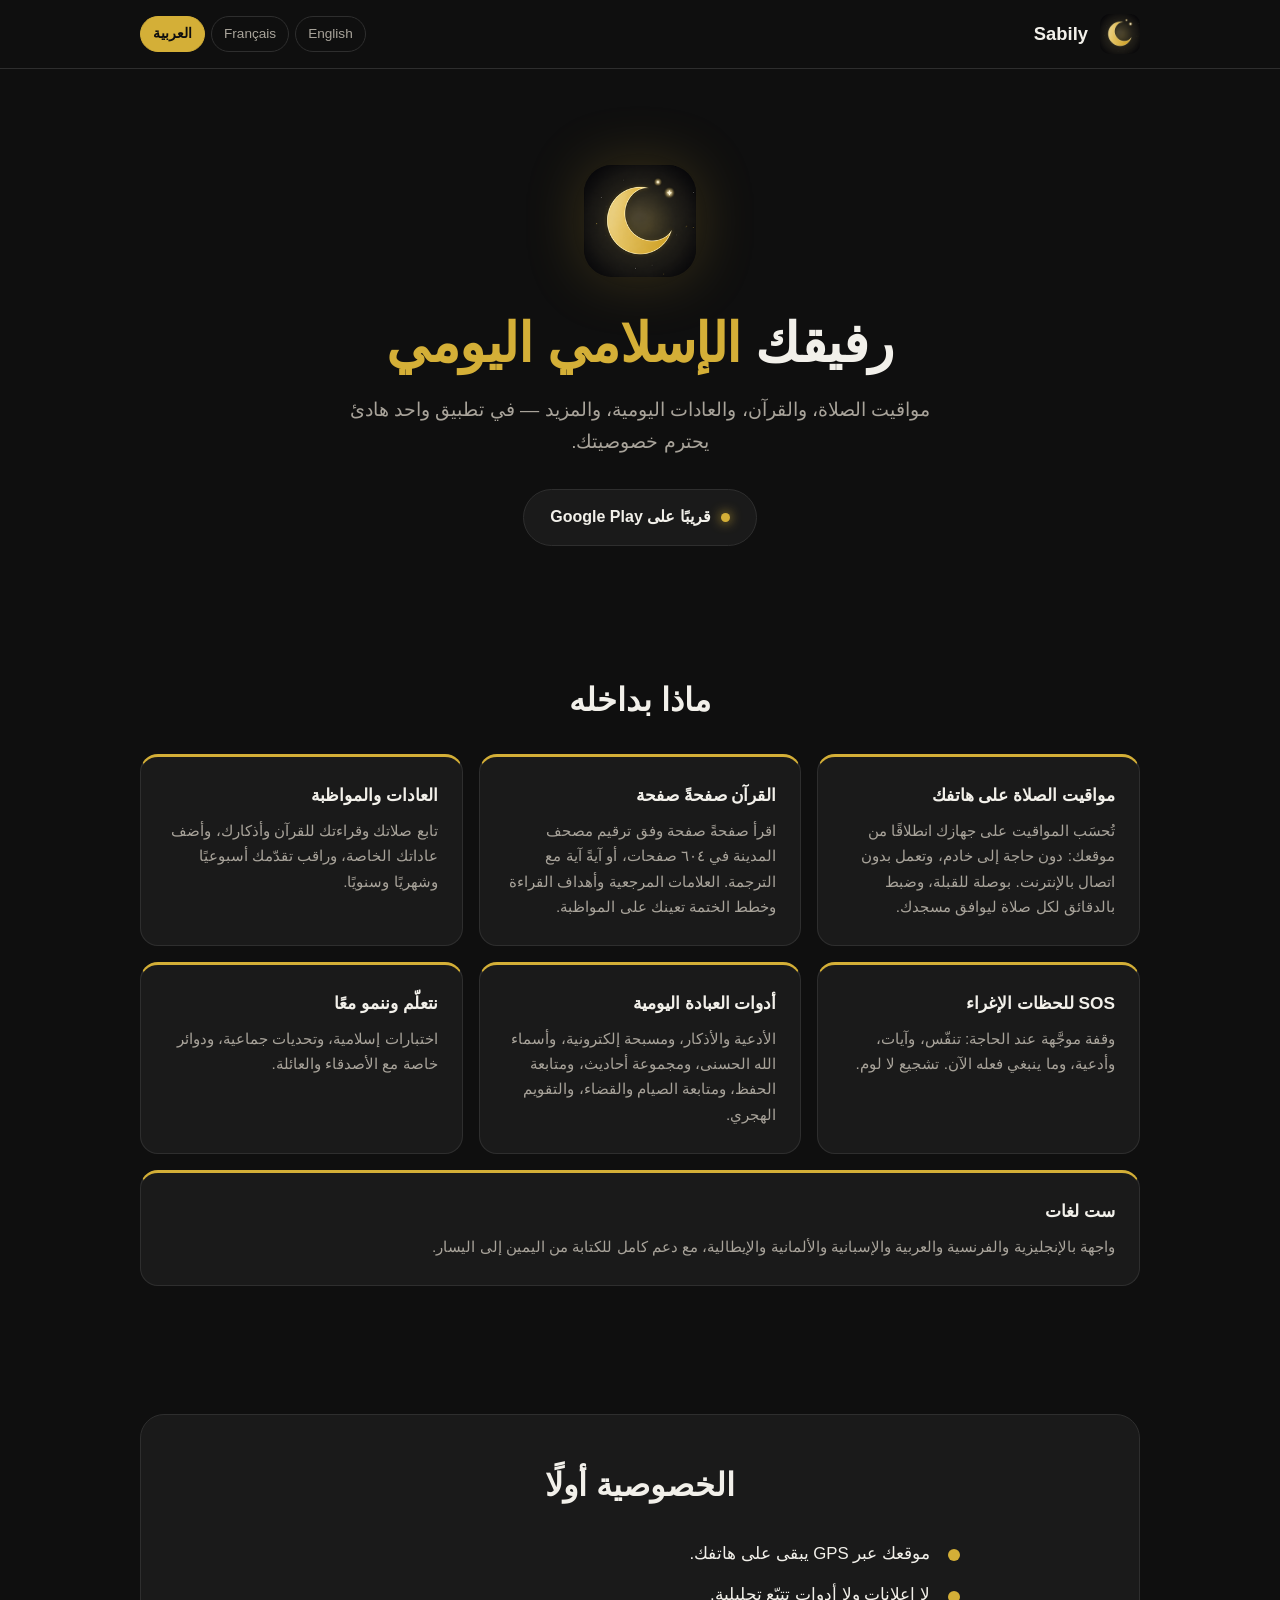
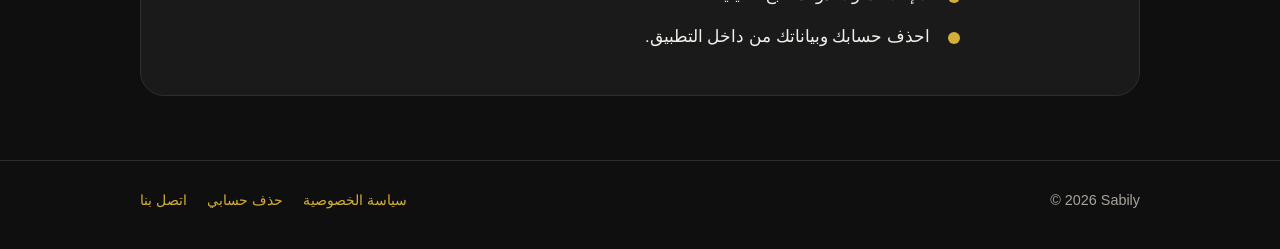
==== ar/index.html @ 0d6e5bde "Nouveau site : accueil et confidentialite en anglais, francais et arabe La politique de confidential" ====
<!doctype html>
<html lang="ar" dir="rtl">
<head>
<meta charset="utf-8">
<meta name="viewport" content="width=device-width, initial-scale=1">
<title>سَبيلي — طريقي إلى الله</title>
<meta name="description" content="سَبيلي: مواقيت صلاة تُحسَب على هاتفك، والقرآن، والعادات اليومية، وخدمة SOS لحظات الإغراء، والمزيد. بلا إعلانات، ويحترم خصوصيتك.">
<meta name="theme-color" content="#0F0F0F">
<link rel="canonical" href="https://Ayoubdev08.github.io/sabily-web/ar/">
<link rel="alternate" hreflang="en" href="https://Ayoubdev08.github.io/sabily-web/">
<link rel="alternate" hreflang="fr" href="https://Ayoubdev08.github.io/sabily-web/fr/">
<link rel="alternate" hreflang="ar" href="https://Ayoubdev08.github.io/sabily-web/ar/">
<link rel="alternate" hreflang="x-default" href="https://Ayoubdev08.github.io/sabily-web/">
<link rel="icon" type="image/png" href="../assets/favicon-64.png">
<link rel="apple-touch-icon" href="../assets/logo-192.png">
<meta property="og:type" content="website">
<meta property="og:title" content="سَبيلي — طريقي إلى الله">
<meta property="og:description" content="سَبيلي: مواقيت صلاة تُحسَب على هاتفك، والقرآن، والعادات اليومية، وخدمة SOS لحظات الإغراء، والمزيد. بلا إعلانات، ويحترم خصوصيتك.">
<meta property="og:image" content="https://Ayoubdev08.github.io/sabily-web/assets/logo-512.png">
<meta property="og:url" content="https://Ayoubdev08.github.io/sabily-web/ar/">
<link rel="stylesheet" href="../assets/style.css">
</head>
<body>
<a class="skip" href="#main">انتقل إلى المحتوى</a>
<header class="site-header">
  <div class="wrap">
    <a class="brand" href="./">
      <img src="../assets/logo-192.png" alt="" width="40" height="40">
      <span>Sabily</span>
    </a>
    <nav class="lang" aria-label="Language">
<a href="../" hreflang="en" lang="en">English</a>
<a href="../fr/" hreflang="fr" lang="fr">Français</a>
<span aria-current="true">العربية</span>
    </nav>
  </div>
</header>
<main id="main">
<section class="hero">
  <div class="wrap">
    <img class="logo" src="../assets/logo-192.png" alt="Sabily" width="112" height="112">
    <h1>رفيقك <em>الإسلامي اليومي</em></h1>
    <p class="lead">مواقيت الصلاة، والقرآن، والعادات اليومية، والمزيد — في تطبيق واحد هادئ يحترم خصوصيتك.</p>
    <span class="pill" aria-disabled="true">قريبًا على Google Play</span>
  </div>
</section>
<section>
  <div class="wrap">
    <h2>ماذا بداخله</h2>
    <div class="grid">
      <article class="card">
        <h3>مواقيت الصلاة على هاتفك</h3>
        <p>تُحسَب المواقيت على جهازك انطلاقًا من موقعك: دون حاجة إلى خادم، وتعمل بدون اتصال بالإنترنت. بوصلة للقبلة، وضبط بالدقائق لكل صلاة ليوافق مسجدك.</p>
      </article>
      <article class="card">
        <h3>القرآن صفحةً صفحة</h3>
        <p>اقرأ صفحةً صفحة وفق ترقيم مصحف المدينة في ٦٠٤ صفحات، أو آيةً آية مع الترجمة. العلامات المرجعية وأهداف القراءة وخطط الختمة تعينك على المواظبة.</p>
      </article>
      <article class="card">
        <h3>العادات والمواظبة</h3>
        <p>تابع صلاتك وقراءتك للقرآن وأذكارك، وأضف عاداتك الخاصة، وراقب تقدّمك أسبوعيًا وشهريًا وسنويًا.</p>
      </article>
      <article class="card">
        <h3>SOS للحظات الإغراء</h3>
        <p>وقفة موجَّهة عند الحاجة: تنفّس، وآيات، وأدعية، وما ينبغي فعله الآن. تشجيع لا لوم.</p>
      </article>
      <article class="card">
        <h3>أدوات العبادة اليومية</h3>
        <p>الأدعية والأذكار، ومسبحة إلكترونية، وأسماء الله الحسنى، ومجموعة أحاديث، ومتابعة الحفظ، ومتابعة الصيام والقضاء، والتقويم الهجري.</p>
      </article>
      <article class="card">
        <h3>نتعلّم وننمو معًا</h3>
        <p>اختبارات إسلامية، وتحديات جماعية، ودوائر خاصة مع الأصدقاء والعائلة.</p>
      </article>
      <article class="card">
        <h3>ست لغات</h3>
        <p>واجهة بالإنجليزية والفرنسية والعربية والإسبانية والألمانية والإيطالية، مع دعم كامل للكتابة من اليمين إلى اليسار.</p>
      </article>
    </div>
  </div>
</section>
<section>
  <div class="wrap">
    <div class="private">
      <h2>الخصوصية أولًا</h2>
      <ul>
        <li>موقعك عبر GPS يبقى على هاتفك.</li>
        <li>لا إعلانات ولا أدوات تتبّع تحليلية.</li>
        <li>احذف حسابك وبياناتك من داخل التطبيق.</li>
      </ul>
    </div>
  </div>
</section>
</main>
<footer class="site-footer">
  <div class="wrap">
    <!-- dir="ltr" : sans lui, en arabe, « © 2026 Sabily » s'affiche à l'envers
         (« Sabily 2026 © »), l'algorithme bidirectionnel recollant les morceaux. -->
    <span dir="ltr">© 2026 Sabily</span>
    <nav>
      <a href="privacy.html">سياسة الخصوصية</a>
      <a href="../delete-account.html">حذف حسابي</a>
      <a href="mailto:taqwaappoff@gmail.com">اتصل بنا</a>
    </nav>
  </div>
</footer>
</body>
</html>
---- assets/style.css ----
/*
  Sabily — site vitrine.
  Meme charte que l'app : noir #0F0F0F, or #D4AF37.

  Aucune ressource externe : pas de Google Fonts, pas de CDN. Une police Google
  chargee depuis un serveur tiers transmet l'adresse IP du visiteur a Google —
  incoherent pour un site qui promet le respect de la vie privee (et deja juge
  illegal par certains tribunaux allemands). Polices systeme uniquement.

  Les marges utilisent des proprietes logiques (inline-start/end) : la meme
  feuille sert le francais, l'anglais et l'arabe (droite-vers-gauche).
*/

:root {
  --bg: #0f0f0f;
  --surface: #1a1a1a;
  --surface-2: #232323;
  --line: #2e2e2e;
  --gold: #d4af37;
  --gold-soft: #e8c960;
  --text: #f2f0ea;
  --muted: #a8a39a;
  --radius: 18px;
  --maxw: 1040px;
  color-scheme: dark;
}

* { box-sizing: border-box; margin: 0; padding: 0; }

html { scroll-behavior: smooth; -webkit-text-size-adjust: 100%; }

body {
  background: var(--bg);
  color: var(--text);
  font-family: -apple-system, BlinkMacSystemFont, "Segoe UI", Roboto,
    "Helvetica Neue", Arial, "Noto Sans", Tahoma, sans-serif;
  line-height: 1.65;
  min-height: 100vh;
  display: flex;
  flex-direction: column;
}

a { color: var(--gold); text-decoration: none; }
a:hover { text-decoration: underline; text-underline-offset: 3px; }
a:focus-visible, button:focus-visible {
  outline: 2px solid var(--gold-soft);
  outline-offset: 3px;
  border-radius: 6px;
}

.skip {
  position: absolute;
  inset-inline-start: 12px;
  top: -60px;
  background: var(--gold);
  color: #0f0f0f;
  padding: 8px 14px;
  border-radius: 8px;
  font-weight: 700;
  z-index: 10;
}
.skip:focus { top: 12px; }

.wrap { width: 100%; max-width: var(--maxw); margin-inline: auto; padding-inline: 20px; }

/* ── En-tete ──────────────────────────────────────────────────────── */
.site-header { border-bottom: 1px solid var(--line); }
.site-header .wrap {
  display: flex; align-items: center; justify-content: space-between;
  gap: 16px; padding-block: 14px; flex-wrap: wrap;
}
.brand { display: flex; align-items: center; gap: 12px; color: var(--text); font-weight: 700; font-size: 1.15rem; }
.brand:hover { text-decoration: none; }
.brand img { width: 40px; height: 40px; border-radius: 10px; }

.lang { display: flex; gap: 6px; flex-wrap: wrap; }
.lang a, .lang span {
  padding: 6px 12px; border-radius: 999px; font-size: .85rem;
  border: 1px solid var(--line); color: var(--muted);
}
.lang a:hover { border-color: var(--gold); color: var(--gold); text-decoration: none; }
.lang span[aria-current="true"] { background: var(--gold); border-color: var(--gold); color: #0f0f0f; font-weight: 700; }

/* ── Hero ─────────────────────────────────────────────────────────── */
.hero { text-align: center; padding: clamp(48px, 9vw, 96px) 0 clamp(36px, 6vw, 64px); }
.hero img.logo {
  width: 112px; height: 112px; border-radius: 28px;
  box-shadow: 0 0 60px rgba(212, 175, 55, .22);
}
.hero h1 {
  margin-top: 28px;
  font-size: clamp(2rem, 5.5vw, 3.4rem);
  line-height: 1.15; letter-spacing: -.01em;
}
.hero h1 em { font-style: normal; color: var(--gold); }
.hero p.lead {
  margin: 18px auto 0; max-width: 620px;
  color: var(--muted); font-size: clamp(1.02rem, 2.2vw, 1.2rem);
}
.pill {
  display: inline-flex; align-items: center; gap: 10px;
  margin-top: 32px; padding: 14px 26px; border-radius: 999px;
  background: var(--surface); border: 1px solid var(--line);
  color: var(--text); font-weight: 600; cursor: default;
}
.pill::before {
  content: ""; width: 9px; height: 9px; border-radius: 50%;
  background: var(--gold); box-shadow: 0 0 12px var(--gold);
}

/* ── Sections ─────────────────────────────────────────────────────── */
section { padding: clamp(32px, 6vw, 64px) 0; }
h2 { font-size: clamp(1.4rem, 3.4vw, 2rem); margin-bottom: 28px; text-align: center; }

.grid { display: grid; grid-template-columns: repeat(auto-fit, minmax(270px, 1fr)); gap: 16px; }
.card {
  background: var(--surface); border: 1px solid var(--line);
  border-radius: var(--radius); padding: 24px 24px 26px;
  border-block-start: 3px solid var(--gold);
}
/* Sept cartes sur trois colonnes laissent la derniere seule dans sa rangee :
   elle prend alors toute la largeur plutot que de rester orpheline. */
.grid .card:last-child:nth-child(3n + 1) { grid-column: 1 / -1; }
.card h3 { font-size: 1.08rem; margin-bottom: 8px; }
.card p { color: var(--muted); font-size: .96rem; }

.private {
  background: var(--surface); border: 1px solid var(--line);
  border-radius: calc(var(--radius) + 6px); padding: clamp(24px, 5vw, 44px);
}
.private ul { list-style: none; display: grid; gap: 14px; max-width: 640px; margin-inline: auto; }
.private li { padding-inline-start: 30px; position: relative; font-size: 1.05rem; }
.private li::before {
  content: ""; position: absolute; inset-inline-start: 0; top: .55em;
  width: 12px; height: 12px; border-radius: 50%; background: var(--gold);
}

/* ── Pages de texte (politique de confidentialite) ───────────────── */
.doc { max-width: 760px; margin-inline: auto; padding-block: 40px 56px; }
.doc .back { display: inline-block; margin-bottom: 20px; font-size: .92rem; }
.doc h1 { font-size: clamp(1.7rem, 4vw, 2.3rem); line-height: 1.2; }
.doc .badge {
  display: inline-block; margin-top: 12px; padding: 4px 12px; border-radius: 999px;
  background: var(--surface-2); color: var(--gold-soft); font-size: .82rem;
}
.doc .intro { margin-top: 22px; color: var(--muted); }
.doc h2 { text-align: start; font-size: 1.25rem; margin: 34px 0 10px; color: var(--gold-soft); }
.doc p { margin-top: 10px; }
.doc ul { margin-top: 10px; padding-inline-start: 22px; display: grid; gap: 8px; }

/* ── Pied de page ─────────────────────────────────────────────────── */
.site-footer { margin-top: auto; border-top: 1px solid var(--line); padding: 28px 0 36px; color: var(--muted); font-size: .9rem; }
.site-footer .wrap { display: flex; justify-content: space-between; gap: 16px; flex-wrap: wrap; }
.site-footer nav { display: flex; gap: 20px; flex-wrap: wrap; }

@media (prefers-reduced-motion: reduce) { html { scroll-behavior: auto; } }
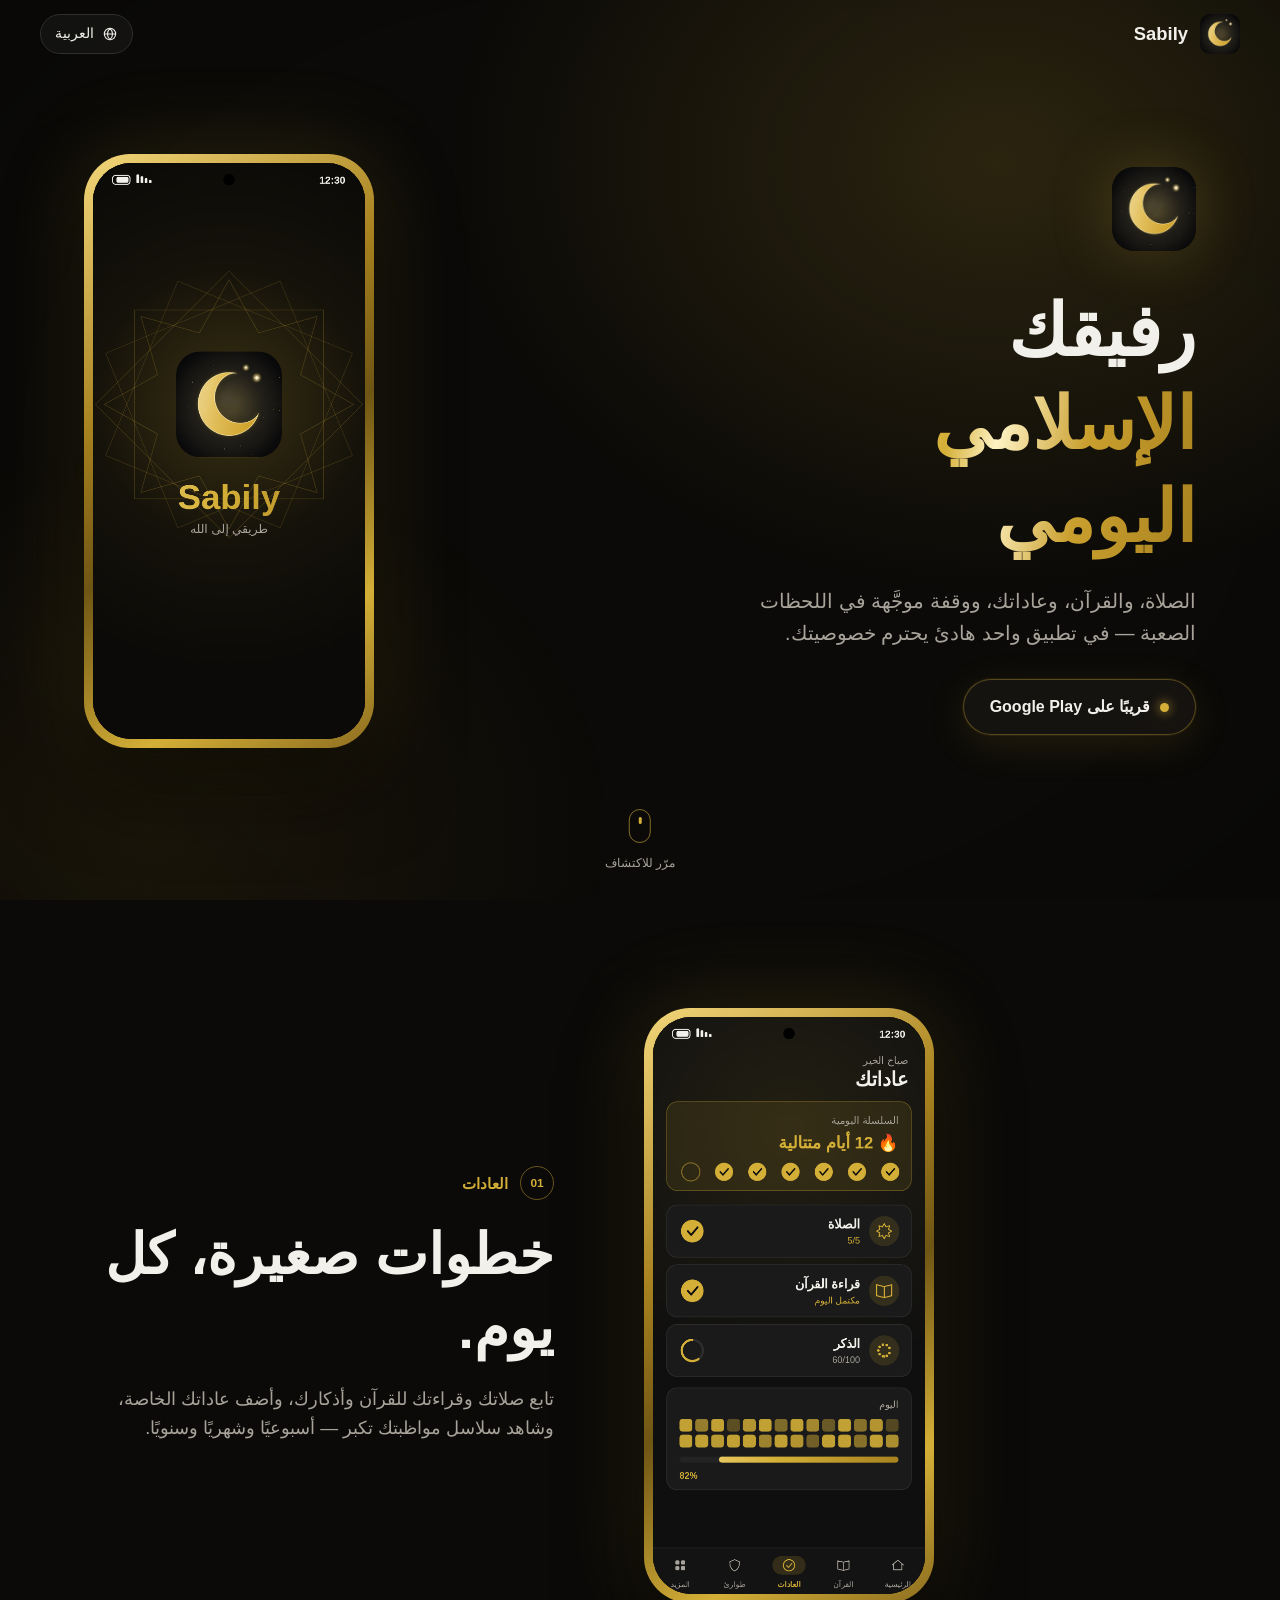
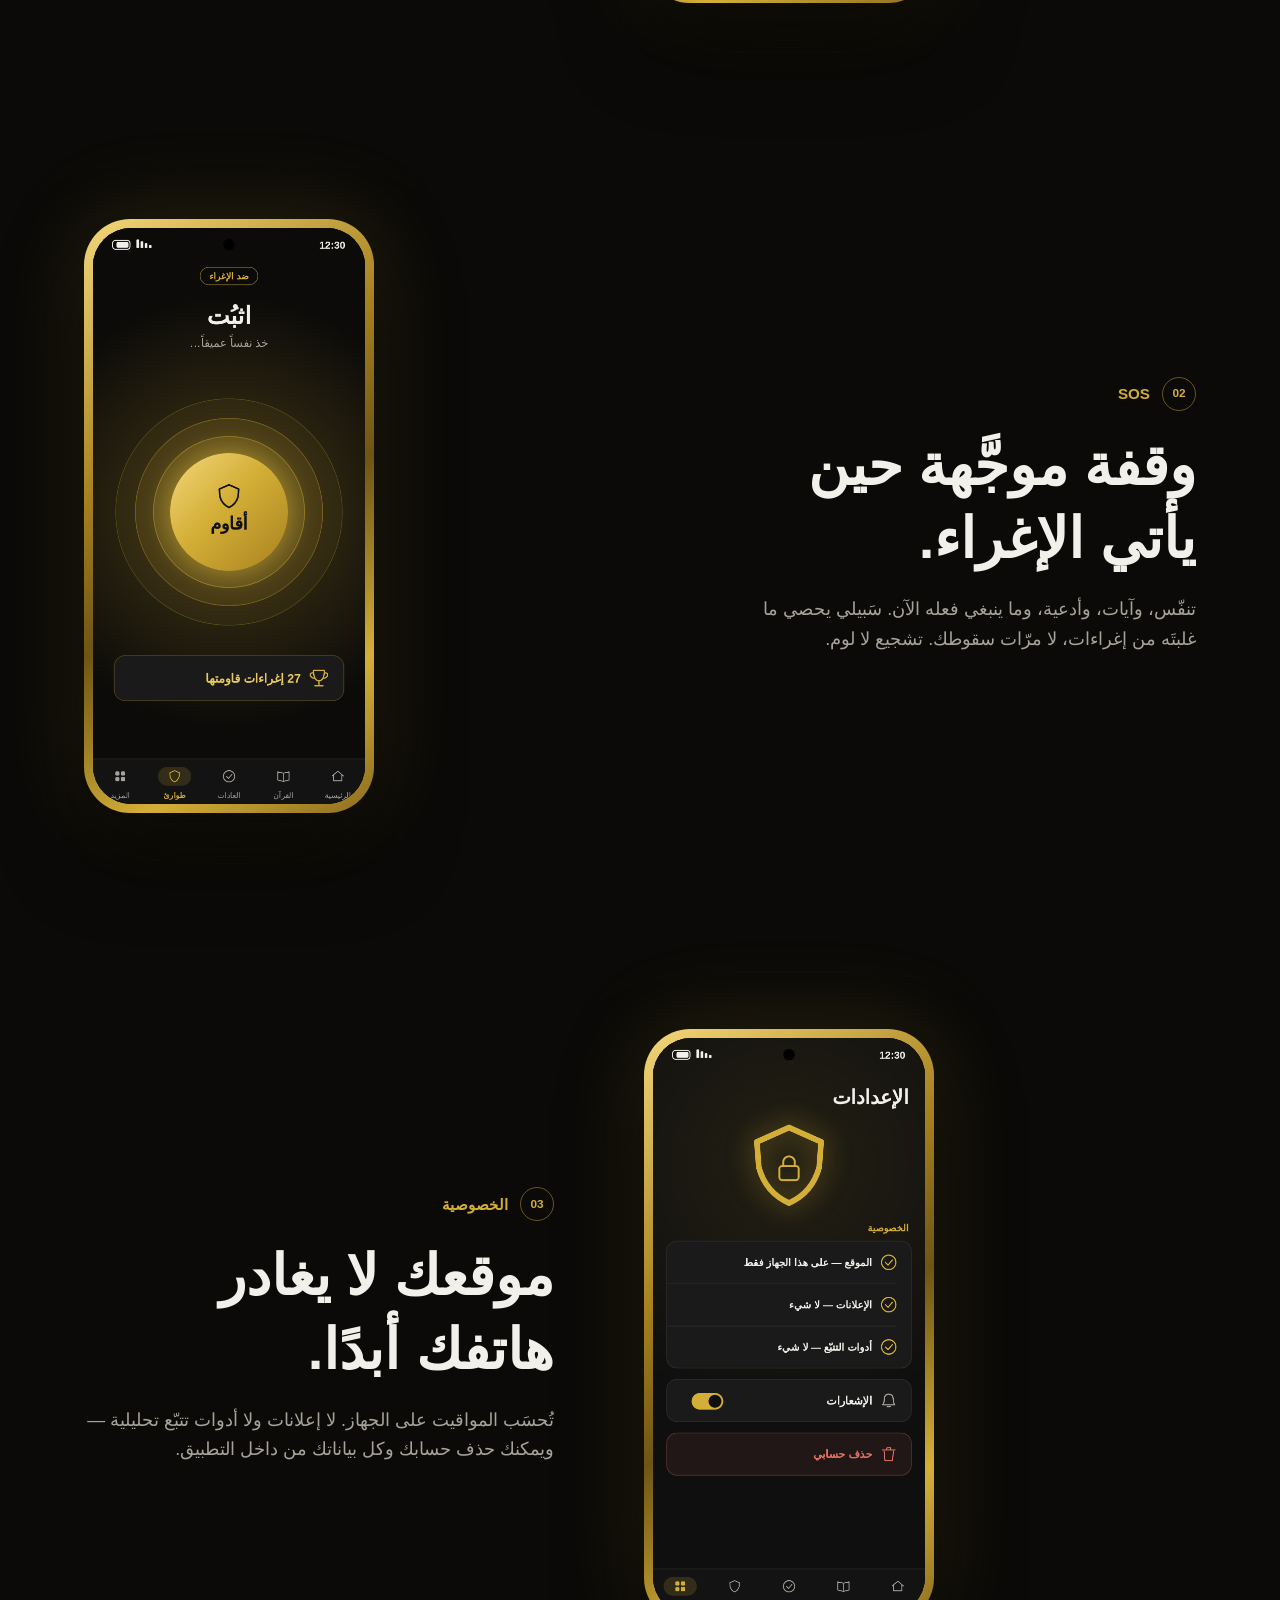
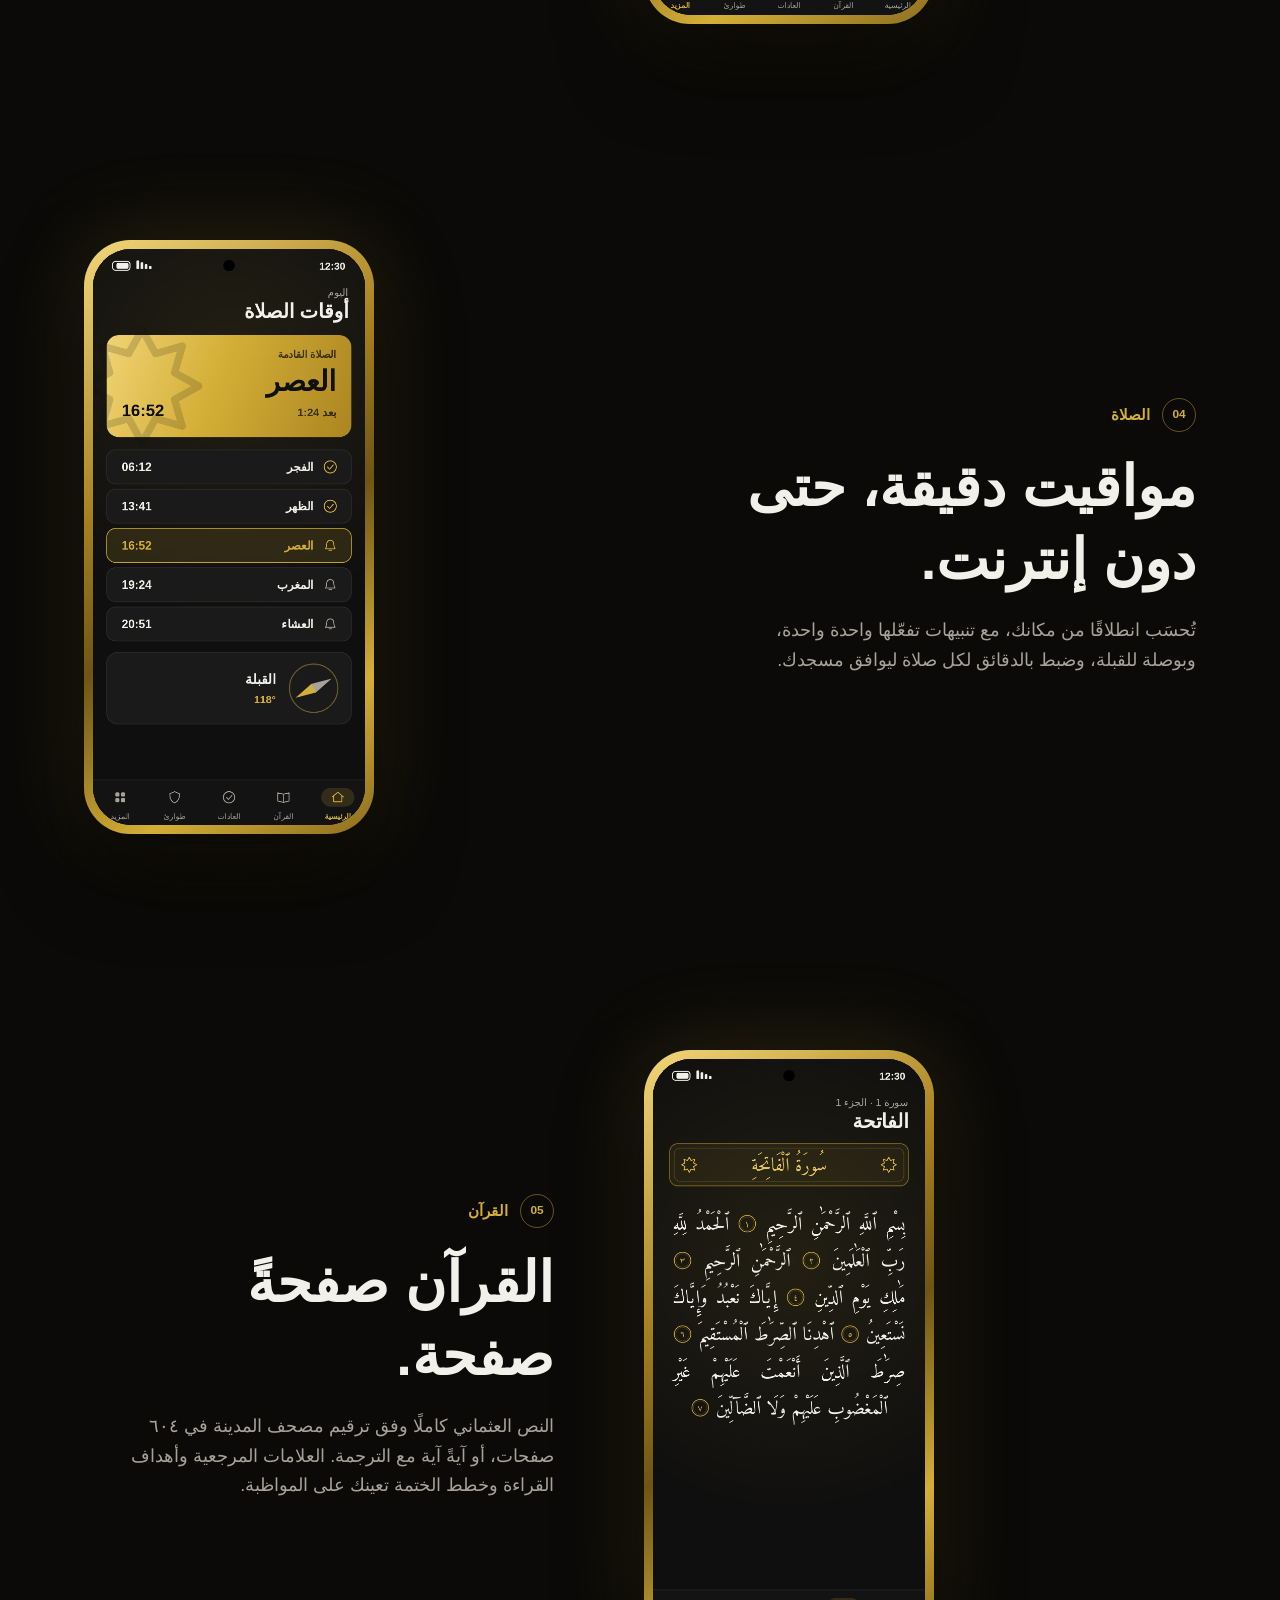
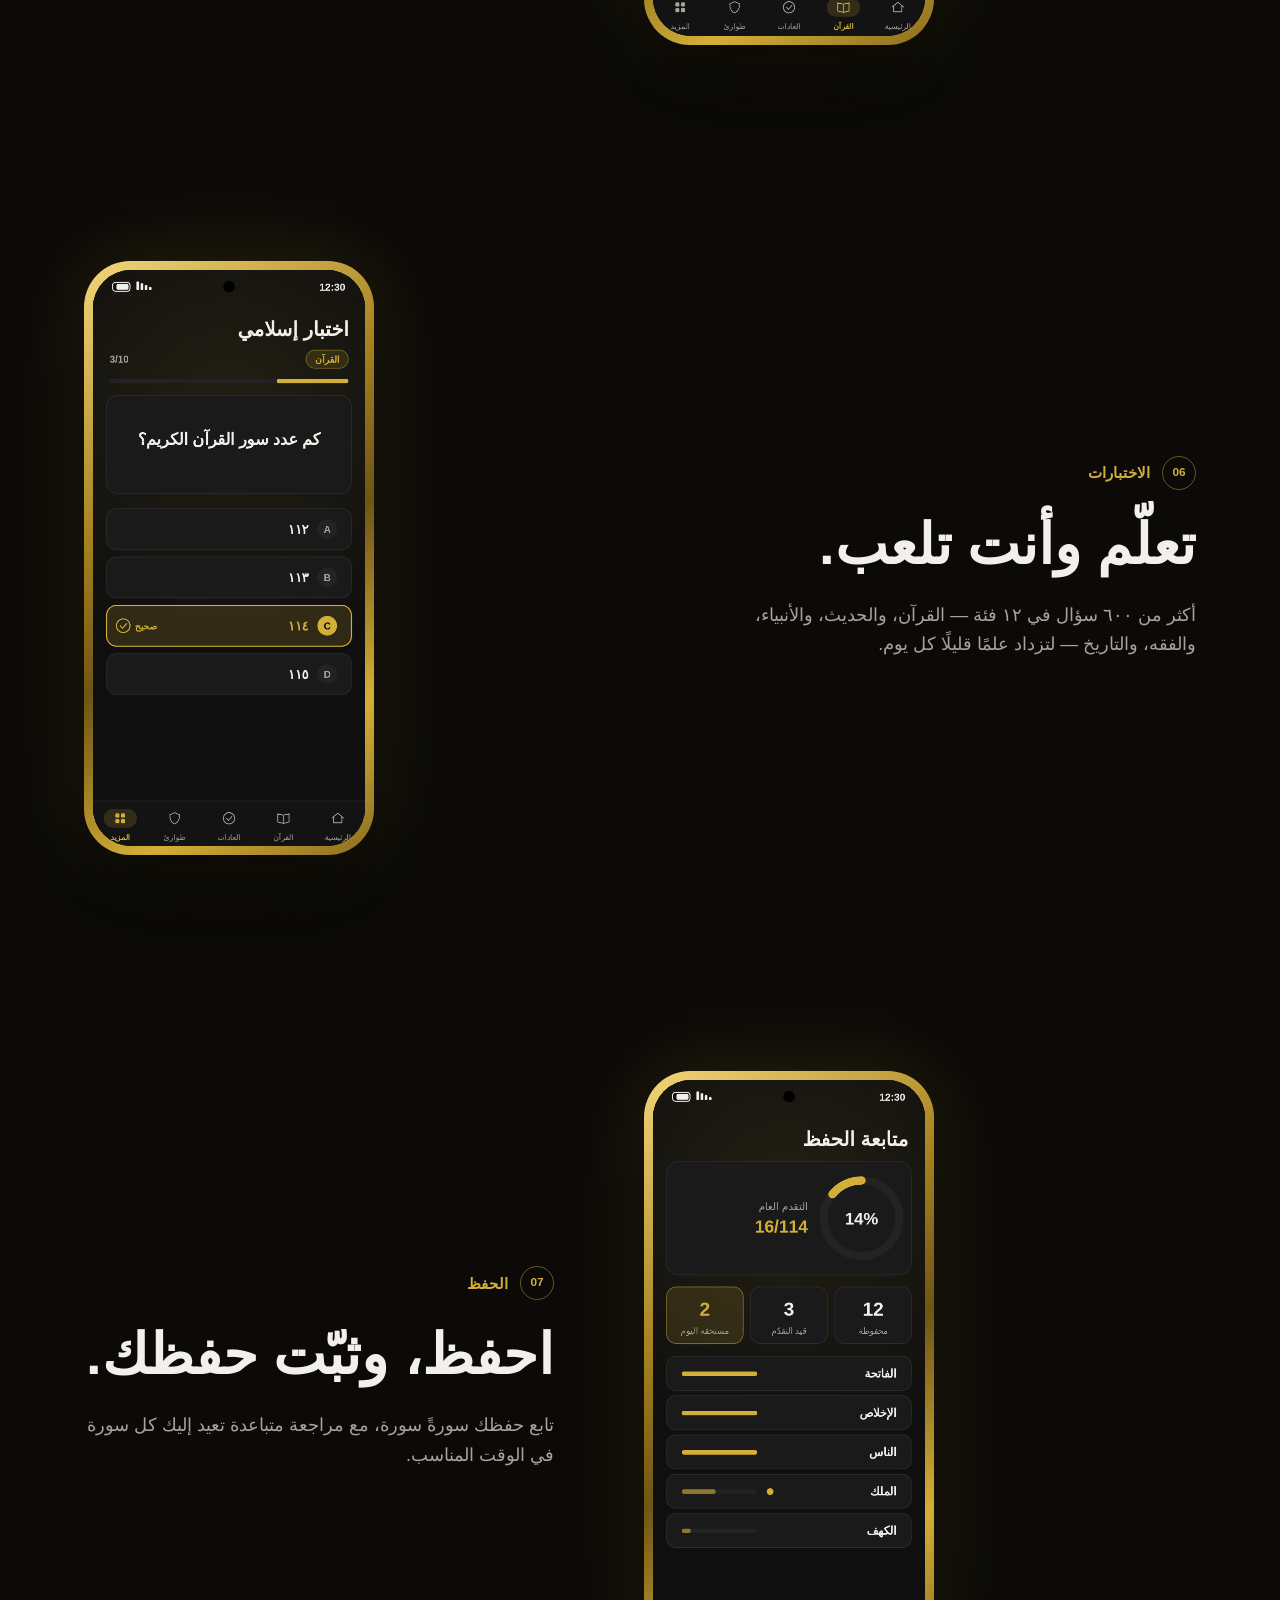
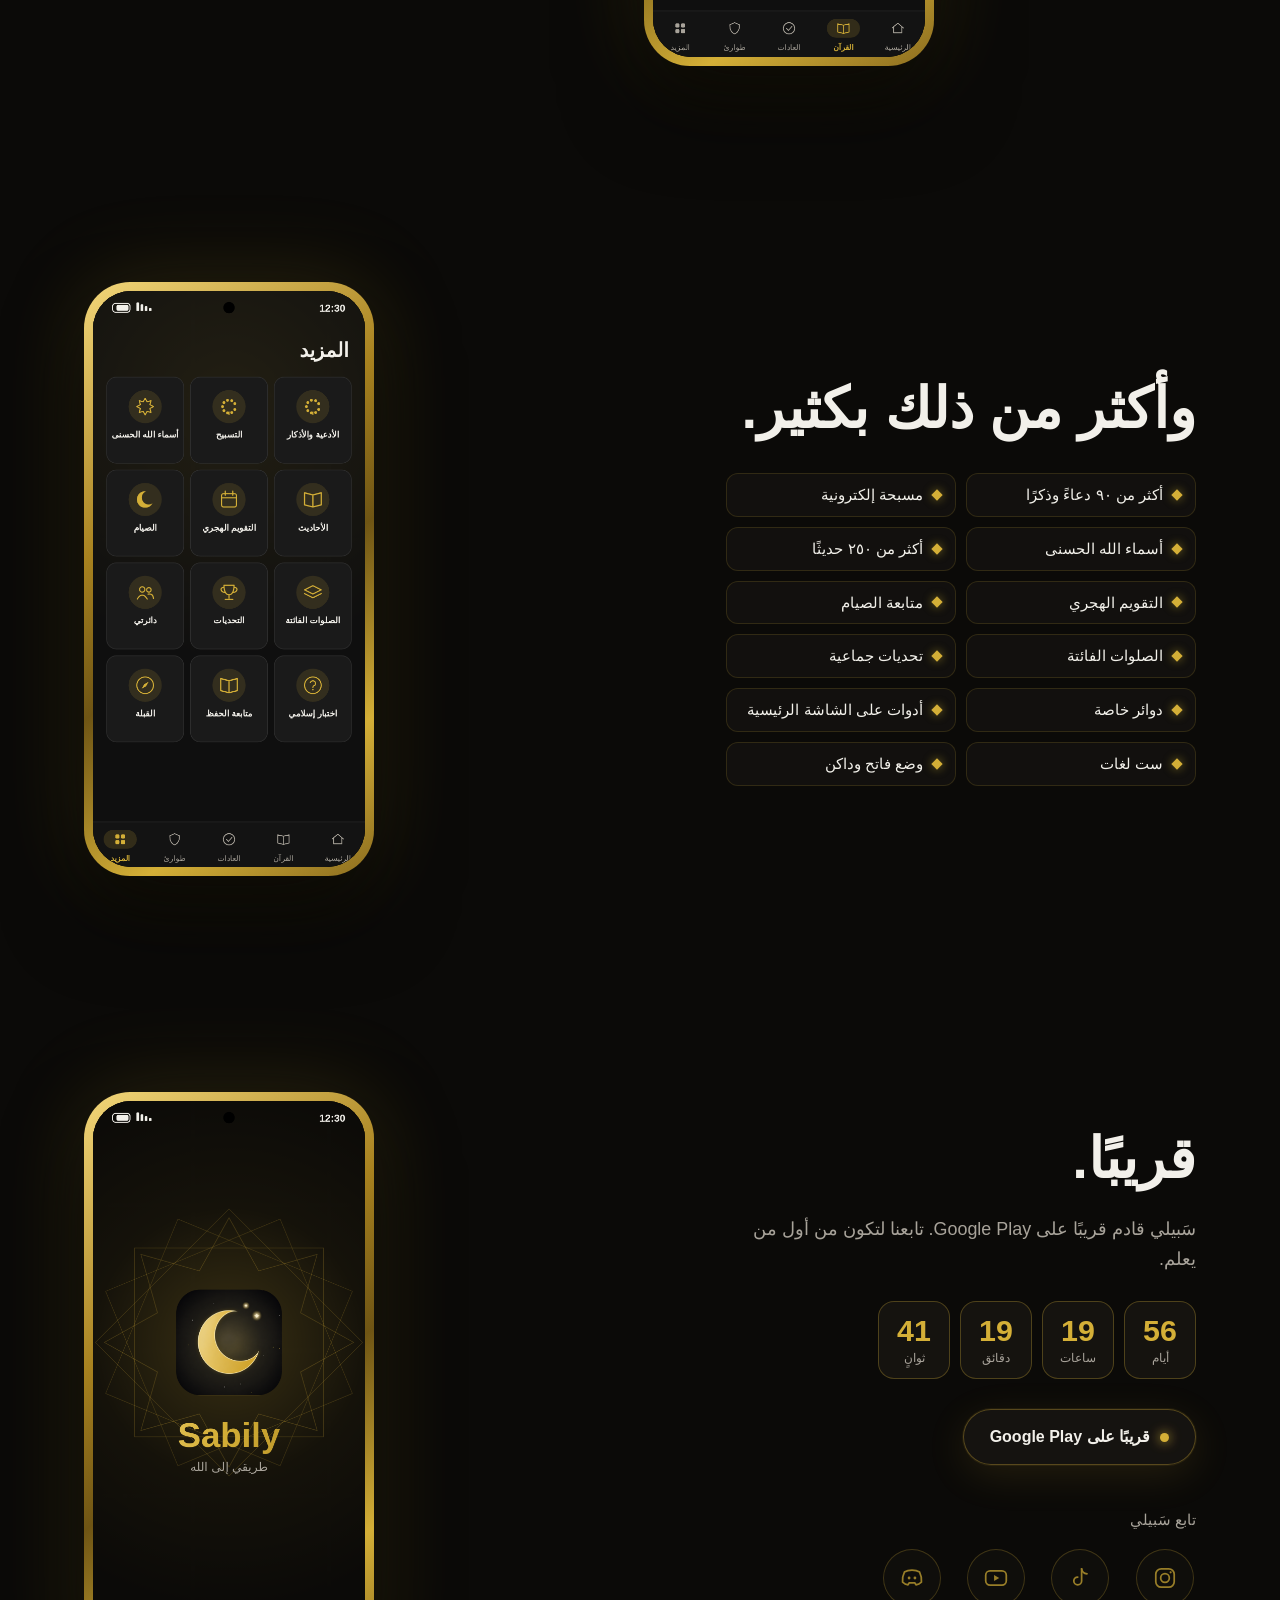
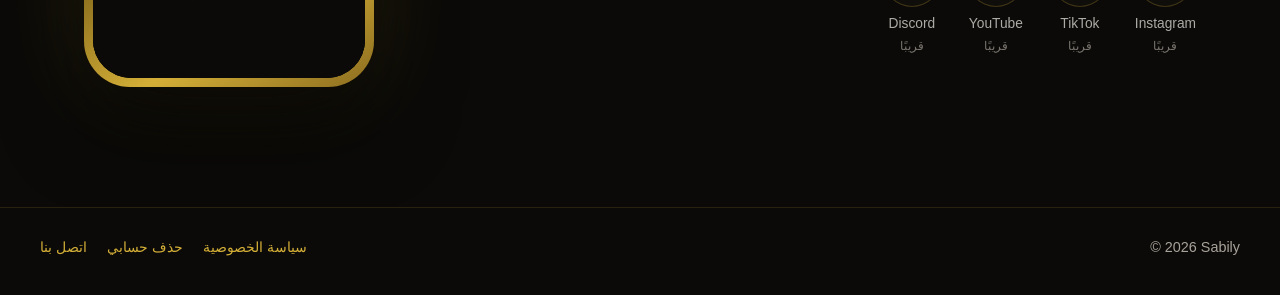
==== commit d2cbdaeb: "Site vitrine 3D en 6 langues, compte a rebours jusqu'au 1er fevrier 2027 Genere par tools/build_site" ====
--- a/ar/index.html
+++ b/ar/index.html
@@ -10,6 +10,9 @@
 <link rel="alternate" hreflang="en" href="https://Ayoubdev08.github.io/sabily-web/">
 <link rel="alternate" hreflang="fr" href="https://Ayoubdev08.github.io/sabily-web/fr/">
 <link rel="alternate" hreflang="ar" href="https://Ayoubdev08.github.io/sabily-web/ar/">
+<link rel="alternate" hreflang="es" href="https://Ayoubdev08.github.io/sabily-web/es/">
+<link rel="alternate" hreflang="de" href="https://Ayoubdev08.github.io/sabily-web/de/">
+<link rel="alternate" hreflang="it" href="https://Ayoubdev08.github.io/sabily-web/it/">
 <link rel="alternate" hreflang="x-default" href="https://Ayoubdev08.github.io/sabily-web/">
 <link rel="icon" type="image/png" href="../assets/favicon-64.png">
 <link rel="apple-touch-icon" href="../assets/logo-192.png">
@@ -19,8 +22,18 @@
 <meta property="og:image" content="https://Ayoubdev08.github.io/sabily-web/assets/logo-512.png">
 <meta property="og:url" content="https://Ayoubdev08.github.io/sabily-web/ar/">
 <link rel="stylesheet" href="../assets/style.css">
+<link rel="stylesheet" href="../assets/landing.css">
+<script>
+(function(){var d=document.documentElement,ok=true;d.classList.add('js');
+try{var n=navigator;
+if(location.search.indexOf('no3d')>=0)ok=false;
+else if(matchMedia('(prefers-reduced-motion: reduce)').matches)ok=false;
+else if((n.hardwareConcurrency&&n.hardwareConcurrency<=2)||(n.deviceMemory&&n.deviceMemory<=2))ok=false;
+else{var c=document.createElement('canvas');ok=!!c.getContext('webgl2');}}catch(e){ok=false;}
+d.classList.add(ok?'is3d':'no3d');})();
+</script>
 </head>
-<body>
+<body class="landing">
 <a class="skip" href="#main">انتقل إلى المحتوى</a>
 <header class="site-header">
   <div class="wrap">
@@ -28,67 +41,148 @@
       <img src="../assets/logo-192.png" alt="" width="40" height="40">
       <span>Sabily</span>
     </a>
-    <nav class="lang" aria-label="Language">
+    <details class="lang">
+      <summary aria-label="Language"><svg class="ic" viewBox="0 0 24 24" aria-hidden="true"><circle cx="12" cy="12" r="8.5"/><path d="M3.5 12h17M12 3.5c2.6 2.4 3.8 5.2 3.8 8.5s-1.2 6.1-3.8 8.5c-2.6-2.4-3.8-5.2-3.8-8.5s1.2-6.1 3.8-8.5z"/></svg><span>العربية</span></summary>
+      <nav aria-label="Language">
 <a href="../" hreflang="en" lang="en">English</a>
 <a href="../fr/" hreflang="fr" lang="fr">Français</a>
 <span aria-current="true">العربية</span>
-    </nav>
+<a href="../es/" hreflang="es" lang="es">Español</a>
+<a href="../de/" hreflang="de" lang="de">Deutsch</a>
+<a href="../it/" hreflang="it" lang="it">Italiano</a>
+      </nav>
+    </details>
   </div>
 </header>
 <main id="main">
-<section class="hero">
-  <div class="wrap">
-    <img class="logo" src="../assets/logo-192.png" alt="Sabily" width="112" height="112">
-    <h1>رفيقك <em>الإسلامي اليومي</em></h1>
-    <p class="lead">مواقيت الصلاة، والقرآن، والعادات اليومية، والمزيد — في تطبيق واحد هادئ يحترم خصوصيتك.</p>
-    <span class="pill" aria-disabled="true">قريبًا على Google Play</span>
-  </div>
-</section>
-<section>
-  <div class="wrap">
-    <h2>ماذا بداخله</h2>
-    <div class="grid">
-      <article class="card">
-        <h3>مواقيت الصلاة على هاتفك</h3>
-        <p>تُحسَب المواقيت على جهازك انطلاقًا من موقعك: دون حاجة إلى خادم، وتعمل بدون اتصال بالإنترنت. بوصلة للقبلة، وضبط بالدقائق لكل صلاة ليوافق مسجدك.</p>
-      </article>
-      <article class="card">
-        <h3>القرآن صفحةً صفحة</h3>
-        <p>اقرأ صفحةً صفحة وفق ترقيم مصحف المدينة في ٦٠٤ صفحات، أو آيةً آية مع الترجمة. العلامات المرجعية وأهداف القراءة وخطط الختمة تعينك على المواظبة.</p>
-      </article>
-      <article class="card">
-        <h3>العادات والمواظبة</h3>
-        <p>تابع صلاتك وقراءتك للقرآن وأذكارك، وأضف عاداتك الخاصة، وراقب تقدّمك أسبوعيًا وشهريًا وسنويًا.</p>
-      </article>
-      <article class="card">
-        <h3>SOS للحظات الإغراء</h3>
-        <p>وقفة موجَّهة عند الحاجة: تنفّس، وآيات، وأدعية، وما ينبغي فعله الآن. تشجيع لا لوم.</p>
-      </article>
-      <article class="card">
-        <h3>أدوات العبادة اليومية</h3>
-        <p>الأدعية والأذكار، ومسبحة إلكترونية، وأسماء الله الحسنى، ومجموعة أحاديث، ومتابعة الحفظ، ومتابعة الصيام والقضاء، والتقويم الهجري.</p>
-      </article>
-      <article class="card">
-        <h3>نتعلّم وننمو معًا</h3>
-        <p>اختبارات إسلامية، وتحديات جماعية، ودوائر خاصة مع الأصدقاء والعائلة.</p>
-      </article>
-      <article class="card">
-        <h3>ست لغات</h3>
-        <p>واجهة بالإنجليزية والفرنسية والعربية والإسبانية والألمانية والإيطالية، مع دعم كامل للكتابة من اليمين إلى اليسار.</p>
-      </article>
-    </div>
-  </div>
-</section>
-<section>
-  <div class="wrap">
-    <div class="private">
-      <h2>الخصوصية أولًا</h2>
-      <ul>
-        <li>موقعك عبر GPS يبقى على هاتفك.</li>
-        <li>لا إعلانات ولا أدوات تتبّع تحليلية.</li>
-        <li>احذف حسابك وبياناتك من داخل التطبيق.</li>
+<div class="decor" aria-hidden="true"></div>
+<canvas id="stage" aria-hidden="true"></canvas>
+<div class="progress" aria-hidden="true"></div>
+<section class="scene scene-hero" id="hero" data-screen="splash" data-side="start" aria-labelledby="h-hero">
+  <div class="wrap">
+    <div class="copy">
+      <img class="logo" src="../assets/logo-192.png" alt="Sabily" width="96" height="96">
+      <h1 id="h-hero">رفيقك <em>الإسلامي اليومي</em></h1>
+      <p class="lead">الصلاة، والقرآن، وعاداتك، ووقفة موجَّهة في اللحظات الصعبة — في تطبيق واحد هادئ يحترم خصوصيتك.</p>
+      <span class="pill" aria-disabled="true">قريبًا على Google Play</span>
+    </div>
+    <figure class="still" data-screen="splash" aria-hidden="true"><div class="still-screen"></div></figure>
+  </div>
+  <div class="scroll-hint" aria-hidden="true"><span class="mouse"></span>مرّر للاكتشاف</div>
+</section>
+<section class="scene scene-habits" id="habits" data-screen="habits" data-side="end" aria-labelledby="h-habits">
+  <div class="wrap">
+    <div class="copy">
+      <p class="kicker"><span class="num">01</span>العادات</p>
+      <h2 id="h-habits">خطوات صغيرة، كل يوم.</h2>
+      <p class="text">تابع صلاتك وقراءتك للقرآن وأذكارك، وأضف عاداتك الخاصة، وشاهد سلاسل مواظبتك تكبر — أسبوعيًا وشهريًا وسنويًا.</p>
+    </div>
+    <figure class="still" data-screen="habits" aria-hidden="true"><div class="still-screen"></div></figure>
+  </div>
+</section>
+<section class="scene scene-sos" id="sos" data-screen="sos" data-side="start" aria-labelledby="h-sos">
+  <div class="wrap">
+    <div class="copy">
+      <p class="kicker"><span class="num">02</span>SOS</p>
+      <h2 id="h-sos">وقفة موجَّهة حين يأتي الإغراء.</h2>
+      <p class="text">تنفّس، وآيات، وأدعية، وما ينبغي فعله الآن. سَبيلي يحصي ما غلبتَه من إغراءات، لا مرّات سقوطك. تشجيع لا لوم.</p>
+    </div>
+    <figure class="still" data-screen="sos" aria-hidden="true"><div class="still-screen"></div></figure>
+  </div>
+</section>
+<section class="scene scene-privacy" id="privacy" data-screen="privacy" data-side="end" aria-labelledby="h-privacy">
+  <div class="wrap">
+    <div class="copy">
+      <p class="kicker"><span class="num">03</span>الخصوصية</p>
+      <h2 id="h-privacy">موقعك لا يغادر هاتفك أبدًا.</h2>
+      <p class="text">تُحسَب المواقيت على الجهاز. لا إعلانات ولا أدوات تتبّع تحليلية — ويمكنك حذف حسابك وكل بياناتك من داخل التطبيق.</p>
+    </div>
+    <figure class="still" data-screen="privacy" aria-hidden="true"><div class="still-screen"></div></figure>
+  </div>
+</section>
+<section class="scene scene-prayer" id="prayer" data-screen="prayer" data-side="start" aria-labelledby="h-prayer">
+  <div class="wrap">
+    <div class="copy">
+      <p class="kicker"><span class="num">04</span>الصلاة</p>
+      <h2 id="h-prayer">مواقيت دقيقة، حتى دون إنترنت.</h2>
+      <p class="text">تُحسَب انطلاقًا من مكانك، مع تنبيهات تفعّلها واحدة واحدة، وبوصلة للقبلة، وضبط بالدقائق لكل صلاة ليوافق مسجدك.</p>
+    </div>
+    <figure class="still" data-screen="prayer" aria-hidden="true"><div class="still-screen"></div></figure>
+  </div>
+</section>
+<section class="scene scene-quran" id="quran" data-screen="quran" data-side="end" aria-labelledby="h-quran">
+  <div class="wrap">
+    <div class="copy">
+      <p class="kicker"><span class="num">05</span>القرآن</p>
+      <h2 id="h-quran">القرآن صفحةً صفحة.</h2>
+      <p class="text">النص العثماني كاملًا وفق ترقيم مصحف المدينة في ٦٠٤ صفحات، أو آيةً آية مع الترجمة. العلامات المرجعية وأهداف القراءة وخطط الختمة تعينك على المواظبة.</p>
+    </div>
+    <figure class="still" data-screen="quran" aria-hidden="true"><div class="still-screen"></div></figure>
+  </div>
+</section>
+<section class="scene scene-quiz" id="quiz" data-screen="quiz" data-side="start" aria-labelledby="h-quiz">
+  <div class="wrap">
+    <div class="copy">
+      <p class="kicker"><span class="num">06</span>الاختبارات</p>
+      <h2 id="h-quiz">تعلّم وأنت تلعب.</h2>
+      <p class="text">أكثر من ٦٠٠ سؤال في ١٢ فئة — القرآن، والحديث، والأنبياء، والفقه، والتاريخ — لتزداد علمًا قليلًا كل يوم.</p>
+    </div>
+    <figure class="still" data-screen="quiz" aria-hidden="true"><div class="still-screen"></div></figure>
+  </div>
+</section>
+<section class="scene scene-hifz" id="hifz" data-screen="hifz" data-side="end" aria-labelledby="h-hifz">
+  <div class="wrap">
+    <div class="copy">
+      <p class="kicker"><span class="num">07</span>الحفظ</p>
+      <h2 id="h-hifz">احفظ، وثبّت حفظك.</h2>
+      <p class="text">تابع حفظك سورةً سورة، مع مراجعة متباعدة تعيد إليك كل سورة في الوقت المناسب.</p>
+    </div>
+    <figure class="still" data-screen="hifz" aria-hidden="true"><div class="still-screen"></div></figure>
+  </div>
+</section>
+<section class="scene scene-more" id="more" data-screen="more" data-side="start" aria-labelledby="h-more">
+  <div class="wrap">
+    <div class="copy">
+      <h2 id="h-more">وأكثر من ذلك بكثير.</h2>
+      <ul class="chips">
+        <li>أكثر من ٩٠ دعاءً وذكرًا</li>
+        <li>مسبحة إلكترونية</li>
+        <li>أسماء الله الحسنى</li>
+        <li>أكثر من ٢٥٠ حديثًا</li>
+        <li>التقويم الهجري</li>
+        <li>متابعة الصيام</li>
+        <li>الصلوات الفائتة</li>
+        <li>تحديات جماعية</li>
+        <li>دوائر خاصة</li>
+        <li>أدوات على الشاشة الرئيسية</li>
+        <li>ست لغات</li>
+        <li>وضع فاتح وداكن</li>
       </ul>
     </div>
+    <figure class="still" data-screen="more" aria-hidden="true"><div class="still-screen"></div></figure>
+  </div>
+</section>
+<section class="scene scene-cta" id="cta" data-screen="countdown" data-side="start" aria-labelledby="h-cta">
+  <div class="wrap">
+    <div class="copy">
+      <h2 id="h-cta">قريبًا.</h2>
+      <p class="text">سَبيلي قادم قريبًا على Google Play. تابعنا لتكون من أول من يعلم.</p>
+      <div class="countdown" aria-label="الإطلاق بعد ١ فبراير ٢٠٢٧">
+        <div><span data-unit>--</span><small>أيام</small></div>
+        <div><span data-unit>--</span><small>ساعات</small></div>
+        <div><span data-unit>--</span><small>دقائق</small></div>
+        <div><span data-unit>--</span><small>ثوانٍ</small></div>
+      </div>
+      <span class="pill" aria-disabled="true">قريبًا على Google Play</span>
+      <p class="follow">تابع سَبيلي</p>
+      <ul class="social">
+        <li><span class="soc soon" aria-disabled="true"><svg class="ic" viewBox="0 0 24 24" aria-hidden="true"><rect x="3.5" y="3.5" width="17" height="17" rx="5"/><circle cx="12" cy="12" r="4"/><circle cx="17.2" cy="6.8" r="1" class="fill"/></svg><span>Instagram</span><small>قريبًا</small></span></li>
+        <li><span class="soc soon" aria-disabled="true"><svg class="ic" viewBox="0 0 24 24" aria-hidden="true"><path d="M13.5 3.5v11.2a3.6 3.6 0 1 1-3.6-3.6"/><path d="M13.5 3.5c.4 2.6 2.2 4.3 5 4.6"/></svg><span>TikTok</span><small>قريبًا</small></span></li>
+        <li><span class="soc soon" aria-disabled="true"><svg class="ic" viewBox="0 0 24 24" aria-hidden="true"><rect x="2.5" y="5.5" width="19" height="13" rx="4"/><path d="M10.2 9.2v5.6l4.8-2.8z" class="fill"/></svg><span>YouTube</span><small>قريبًا</small></span></li>
+        <li><span class="soc soon" aria-disabled="true"><svg class="ic" viewBox="0 0 24 24" aria-hidden="true"><path d="M5 6.5c2-1.3 4-1.8 7-1.8s5 .5 7 1.8c1.4 2.7 2 5.8 1.7 9.3-1.6 1.4-3.3 2.2-5 2.6l-1-1.8h-5.4l-1 1.8c-1.7-.4-3.4-1.2-5-2.6C3 12.3 3.6 9.2 5 6.5z"/><circle cx="9.3" cy="12" r="1.3" class="fill"/><circle cx="14.7" cy="12" r="1.3" class="fill"/></svg><span>Discord</span><small>قريبًا</small></span></li>
+      </ul>
+    </div>
+    <figure class="still" data-screen="countdown" aria-hidden="true"><div class="still-screen"></div></figure>
   </div>
 </section>
 </main>
@@ -100,9 +194,11 @@
     <nav>
       <a href="privacy.html">سياسة الخصوصية</a>
       <a href="../delete-account.html">حذف حسابي</a>
-      <a href="mailto:taqwaappoff@gmail.com">اتصل بنا</a>
+      <a href="mailto:sabilyofficial@gmail.com">اتصل بنا</a>
     </nav>
   </div>
 </footer>
+<script type="application/json" id="site-data">{"lang":"ar","dir":"rtl","base":"../","labels":{"nextPrayer":"الصلاة القادمة","prayerTimes":"أوقات الصلاة","dailyStreak":"السلسلة اليومية","streakDaysInARow":"🔥 {n} أيام متتالية","habitPrayer":"الصلاة","habitQuran":"قراءة القرآن","habitDhikr":"الذكر","yourHabits":"عاداتك","completedToday":"مكتمل اليوم","sosButtonWord":"أقاوم","sosTitle":"اثبُت","sosBreatheIn":"خذ نفساً عميقاً…","sosVictories":"{n} إغراءات قاومتها","sosPurposeTag":"ضد الإغراء","settings":"الإعدادات","deleteAccount":"حذف حسابي","privacySecurity":"الخصوصية","notifications":"الإشعارات","quiz":"اختبار إسلامي","catQuran":"القرآن","hifzTracker":"متابعة الحفظ","hifzMemorized":"محفوظة","hifzInProgress":"قيد التقدّم","hifzDueToday":"مستحقة اليوم","overallProgress":"التقدم العام","qibla":"القبلة","today":"اليوم","goodMorning":"صباح الخير","moreTitle":"المزيد","duasTitle":"الأدعية والأذكار","tasbeeh":"التسبيح","asmaTitle":"أسماء الله الحسنى","hadithTitle":"الأحاديث","hijriTitle":"التقويم الهجري","fastTitle":"الصيام","qadaTitle":"الصلوات الفائتة","challenges":"التحديات","myCircle":"دائرتي","navHome":"الرئيسية","navQuran":"القرآن","navHabits":"العادات","navSos":"طوارئ","navMore":"المزيد","inTime":"بعد {time}","surahNumber":"سورة {n}","juzLabel":"الجزء {n}","correct":"صحيح"},"tagline":"طريقي إلى الله","privacyRows":["الموقع — على هذا الجهاز فقط","الإعلانات — لا شيء","أدوات التتبّع — لا شيء"],"prayerNames":["الفجر","الظهر","العصر","المغرب","العشاء"],"surahNames":["الفاتحة","الإخلاص","الفلق","الناس","الملك","الكهف"],"quiz":{"q":"كم عدد سور القرآن الكريم؟","options":["١١٢","١١٣","١١٤","١١٥"],"correct":2},"fatihaTitle":"سُورَةُ ٱلْفَاتِحَةِ","fatiha":["بِسْمِ ٱللَّهِ ٱلرَّحْمَٰنِ ٱلرَّحِيمِ","ٱلْحَمْدُ لِلَّهِ رَبِّ ٱلْعَٰلَمِينَ","ٱلرَّحْمَٰنِ ٱلرَّحِيمِ","مَٰلِكِ يَوْمِ ٱلدِّينِ","إِيَّاكَ نَعْبُدُ وَإِيَّاكَ نَسْتَعِينُ","ٱهْدِنَا ٱلصِّرَٰطَ ٱلْمُسْتَقِيمَ","صِرَٰطَ ٱلَّذِينَ أَنْعَمْتَ عَلَيْهِمْ غَيْرِ ٱلْمَغْضُوبِ عَلَيْهِمْ وَلَا ٱلضَّآلِّينَ"],"screens":{},"countdown":{"target":"2027-02-01T00:00:00","title":"الإطلاق بعد","units":["أيام","ساعات","دقائق","ثوانٍ"],"date":"١ فبراير ٢٠٢٧"}}</script>
+<script type="module" src="../assets/landing.js"></script>
 </body>
 </html>
--- a/assets/style.css
+++ b/assets/style.css
@@ -73,13 +73,28 @@
 .brand:hover { text-decoration: none; }
 .brand img { width: 40px; height: 40px; border-radius: 10px; }
 
-.lang { display: flex; gap: 6px; flex-wrap: wrap; }
-.lang a, .lang span {
-  padding: 6px 12px; border-radius: 999px; font-size: .85rem;
-  border: 1px solid var(--line); color: var(--muted);
+/* Six langues : menu depliant (<details>), sans JavaScript. */
+.lang { position: relative; }
+.lang summary {
+  list-style: none; cursor: pointer; display: flex; align-items: center; gap: 8px;
+  padding: 7px 14px; border-radius: 999px; font-size: .88rem;
+  border: 1px solid var(--line); color: var(--text); background: rgba(26, 26, 26, .6);
 }
-.lang a:hover { border-color: var(--gold); color: var(--gold); text-decoration: none; }
-.lang span[aria-current="true"] { background: var(--gold); border-color: var(--gold); color: #0f0f0f; font-weight: 700; }
+.lang summary::-webkit-details-marker { display: none; }
+.lang summary:hover, .lang[open] summary { border-color: var(--gold); }
+.lang summary .ic { width: 16px; height: 16px; }
+.lang nav {
+  position: absolute; inset-inline-end: 0; top: calc(100% + 8px); z-index: 20;
+  display: grid; min-width: 170px; padding: 6px;
+  background: var(--surface); border: 1px solid var(--line); border-radius: 14px;
+  box-shadow: 0 18px 40px rgba(0, 0, 0, .5);
+}
+.lang nav a, .lang nav span { padding: 8px 12px; border-radius: 9px; font-size: .92rem; color: var(--text); }
+.lang nav a:hover { background: var(--surface-2); color: var(--gold); text-decoration: none; }
+.lang nav span[aria-current="true"] { color: var(--gold); font-weight: 700; }
+
+.ic { fill: none; stroke: currentColor; stroke-width: 1.6; stroke-linecap: round; stroke-linejoin: round; }
+.ic .fill { fill: currentColor; stroke: none; }
 
 /* ── Hero ─────────────────────────────────────────────────────────── */
 .hero { text-align: center; padding: clamp(48px, 9vw, 96px) 0 clamp(36px, 6vw, 64px); }
--- a/assets/landing.css
+++ b/assets/landing.css
@@ -0,0 +1,237 @@
+/*
+  Sabily — accueil en 3D (s'ajoute a style.css).
+
+  Trois modes, choisis par le petit script place dans <head> :
+   - html.is3d : le telephone 3D (canvas #stage) traverse les scenes ;
+   - html.no3d : images fixes du telephone dans chaque scene (appareil
+     faible, animations reduites, pas de WebGL 2, ou ?no3d dans l'adresse) ;
+   - sans JavaScript : le texte seul, entierement lisible.
+
+  Le seuil « mobile » (max-width 759px OU ecran plus haut que large) doit
+  rester identique a isMobile() dans landing.js.
+*/
+
+.landing {
+  --ink: #0b0a08;
+  background:
+    radial-gradient(1200px 800px at 50% -10%, rgba(212, 175, 55, .07), transparent 60%),
+    var(--ink);
+  overflow-x: hidden;
+}
+/* Le defilement doux de style.css fausserait la synchronisation 3D. */
+html:has(body.landing) { scroll-behavior: auto; }
+
+/* ── En-tete flottant ─────────────────────────────────────────────── */
+.landing .site-header {
+  position: fixed; top: 0; inset-inline: 0; z-index: 10;
+  border-bottom: 1px solid transparent;
+  transition: background .35s ease, border-color .35s ease;
+}
+.landing .site-header.scrolled {
+  background: rgba(11, 10, 8, .9);
+  border-bottom-color: rgba(212, 175, 55, .14);
+}
+.landing .site-header .wrap { max-width: 1240px; }
+
+.progress {
+  position: fixed; top: 0; inset-inline: 0; height: 2px; z-index: 11;
+  background: linear-gradient(90deg, #8c6d1f, var(--gold), #f6dd8a);
+  transform-origin: left; transform: scaleX(var(--p, 0));
+}
+[dir="rtl"] .progress { transform-origin: right; }
+
+/* ── Fond fixe ────────────────────────────────────────────────────── */
+/* Volontairement sobre et immobile : une lueur doree sur noir, comme un
+   eclairage de studio. Les motifs animes ont ete retires (fluidite). */
+.decor {
+  position: fixed; inset: 0; z-index: 0; pointer-events: none;
+  background:
+    radial-gradient(70vmax 55vmax at 78% 18%, rgba(212, 175, 55, .16), transparent 62%),
+    radial-gradient(60vmax 50vmax at 12% 92%, rgba(168, 130, 31, .10), transparent 60%),
+    radial-gradient(120vmax 90vmax at 50% 50%, transparent 40%, rgba(0, 0, 0, .55) 100%);
+}
+
+#stage { position: fixed; inset: 0; width: 100%; height: 100%; z-index: 1; pointer-events: none; display: none; }
+.is3d #stage { display: block; }
+
+/* ── Scenes ───────────────────────────────────────────────────────── */
+.landing main { position: relative; z-index: 2; }
+.landing section { padding: 0; }
+
+.scene { position: relative; min-height: 125vh; display: flex; align-items: center; }
+.scene .wrap { max-width: 1240px; padding-inline: clamp(20px, 5vw, 64px); }
+.scene-hero { min-height: 100vh; min-height: 100svh; }
+
+.copy { max-width: 470px; position: relative; }
+.scene[data-side="start"] .copy { margin-inline-end: auto; }
+.scene[data-side="end"] .copy { margin-inline-start: auto; }
+.scene[data-side="center"] .copy { margin-inline: auto; text-align: center; max-width: 620px; }
+
+.is3d .copy { will-change: opacity, transform; }
+
+.copy .logo { width: 84px; height: 84px; border-radius: 22px; box-shadow: 0 0 60px rgba(212, 175, 55, .25); }
+.copy h1 {
+  margin-top: 26px;
+  font-size: clamp(2.5rem, 5.6vw, 4.6rem); line-height: 1.04; letter-spacing: -.03em; font-weight: 800;
+}
+[dir="rtl"] .copy h1, [dir="rtl"] .copy h2 { letter-spacing: 0; line-height: 1.3; }
+.copy h1 em, .copy h2 em { font-style: normal; }
+.copy h1 em {
+  display: block;
+  background: linear-gradient(100deg, #a8821f 0%, #f3d77a 28%, #d4af37 46%, #fff3c4 56%, #c99f2e 74%, #a8821f 100%);
+  background-size: 100% 100%;
+  -webkit-background-clip: text; background-clip: text; color: transparent;
+}
+
+.copy .lead { margin-top: 20px; color: var(--muted); font-size: clamp(1.05rem, 1.6vw, 1.22rem); max-width: 440px; }
+.scene[data-side="center"] .copy .lead { margin-inline: auto; }
+
+.kicker {
+  display: flex; align-items: center; gap: 12px; margin-bottom: 18px;
+  color: var(--gold); font-size: .82rem; font-weight: 700; letter-spacing: .2em; text-transform: uppercase;
+}
+[dir="rtl"] .kicker { letter-spacing: 0; font-size: .95rem; }
+.kicker .num {
+  display: inline-grid; place-items: center; width: 34px; height: 34px; border-radius: 50%;
+  border: 1px solid rgba(212, 175, 55, .45); font-size: .74rem; letter-spacing: 0;
+  font-variant-numeric: tabular-nums;
+}
+.copy h2 {
+  text-align: start; margin: 0;
+  font-size: clamp(2.1rem, 4.4vw, 3.6rem); line-height: 1.06; letter-spacing: -.025em; font-weight: 800;
+}
+.scene[data-side="center"] .copy h2 { text-align: center; }
+.copy .text { margin-top: 20px; color: var(--muted); font-size: clamp(1.02rem, 1.4vw, 1.16rem); }
+
+.landing .pill {
+  margin-top: 30px; border-color: rgba(212, 175, 55, .35);
+  background: rgba(26, 24, 20, .7);
+  box-shadow: 0 0 0 1px rgba(212, 175, 55, .08), 0 10px 40px rgba(212, 175, 55, .12);
+}
+
+/* « Et bien plus encore » */
+.chips {
+  list-style: none; margin-top: 28px;
+  display: grid; grid-template-columns: repeat(2, minmax(0, 1fr)); gap: 10px;
+}
+.chips li {
+  display: flex; align-items: center; gap: 10px;
+  padding: 11px 14px; border-radius: 12px; font-size: .95rem; line-height: 1.3;
+  background: rgba(24, 22, 18, .62); border: 1px solid rgba(212, 175, 55, .16);
+}
+.chips li::before {
+  content: ""; flex: none; width: 8px; height: 8px; background: var(--gold);
+  transform: rotate(45deg); box-shadow: 0 0 10px rgba(212, 175, 55, .6);
+}
+
+/* Appel final */
+.scene-cta { min-height: 125vh; }
+.scene[data-side="center"] .social { justify-content: center; }
+.follow { margin-top: 42px; color: var(--muted); font-size: .85rem; letter-spacing: .16em; text-transform: uppercase; }
+[dir="rtl"] .follow { letter-spacing: 0; font-size: .95rem; }
+.social { list-style: none; margin-top: 16px; display: flex; gap: clamp(14px, 3vw, 26px); flex-wrap: wrap; }
+.soc { display: grid; justify-items: center; gap: 6px; color: var(--text); font-size: .86rem; }
+.soc .ic {
+  width: 58px; height: 58px; padding: 15px; border-radius: 50%;
+  border: 1px solid rgba(212, 175, 55, .35); background: rgba(24, 22, 18, .6); color: var(--gold);
+  transition: transform .25s ease, background .25s ease, color .25s ease;
+}
+a.soc:hover { text-decoration: none; }
+a.soc:hover .ic { transform: translateY(-3px); background: var(--gold); color: #0f0f0f; }
+.soc.soon { opacity: .7; cursor: default; }
+.soc small { color: var(--muted); font-size: .72rem; margin-top: -4px; }
+
+
+/* Compte a rebours en texte : seulement sans 3D (en 3D, il est sur l'ecran
+   du telephone, tourne en paysage). */
+.countdown { display: none; }
+.no3d .countdown { display: flex; gap: 10px; margin-top: 26px; }
+.countdown > div {
+  display: grid; justify-items: center; min-width: 72px; padding: 12px 8px 10px;
+  border-radius: 16px; background: rgba(24, 22, 18, .8); border: 1px solid rgba(212, 175, 55, .3);
+}
+.countdown span {
+  font-size: 1.9rem; font-weight: 800; line-height: 1.1; font-variant-numeric: tabular-nums;
+  color: var(--gold); direction: ltr;
+}
+.countdown small { color: var(--muted); font-size: .72rem; margin-top: 2px; }
+/* Indication de defilement */
+.scroll-hint {
+  position: absolute; bottom: 26px; left: 50%; translate: -50% 0;
+  display: grid; justify-items: center; gap: 10px;
+  color: var(--muted); font-size: .78rem; letter-spacing: .14em; text-transform: uppercase;
+}
+[dir="rtl"] .scroll-hint { letter-spacing: 0; }
+.mouse { width: 22px; height: 34px; border: 1.5px solid rgba(212, 175, 55, .6); border-radius: 12px; position: relative; }
+.mouse::after {
+  content: ""; position: absolute; left: 50%; top: 7px; width: 3px; height: 7px; margin-left: -1.5px;
+  border-radius: 2px; background: var(--gold); animation: wheel 1.8s ease-in-out infinite;
+}
+@keyframes wheel { 0% { opacity: 0; transform: translateY(-3px); } 30% { opacity: 1; } 100% { opacity: 0; transform: translateY(9px); } }
+
+.landing .site-footer { position: relative; z-index: 2; background: var(--ink); border-top-color: rgba(212, 175, 55, .14); }
+.landing .site-footer .wrap { max-width: 1240px; }
+
+/* ── Telephone fixe (mode no3d) ───────────────────────────────────── */
+.still { display: none; }
+.no3d .still {
+  display: block; flex: none; width: min(290px, 66vw); aspect-ratio: 1 / 2.05;
+  padding: 9px; border-radius: 46px;
+  background: linear-gradient(145deg, #f3d77a, #a8821f 35%, #6f5514 55%, #d4af37 80%, #8c6d1f);
+  box-shadow: 0 40px 80px rgba(0, 0, 0, .6), 0 0 90px rgba(212, 175, 55, .18);
+}
+.no3d .still-screen {
+  width: 100%; height: 100%; border-radius: 38px; overflow: hidden; background: #0f0f0f;
+  box-shadow: inset 0 0 0 3px #050505;
+}
+.no3d .still-screen > * { display: block; width: 100%; height: 100%; object-fit: cover; }
+.no3d .scene .wrap { display: flex; align-items: center; gap: clamp(32px, 7vw, 110px); }
+.no3d .scene[data-side="end"] .wrap { flex-direction: row-reverse; }
+.no3d .scene[data-side="end"] .copy, .no3d .scene[data-side="start"] .copy { margin-inline: 0; flex: 1; }
+.no3d .scene[data-side="start"] .wrap { justify-content: space-between; }
+.no3d .scene[data-side="center"] .wrap { flex-direction: column-reverse; }
+.no3d .scene { min-height: 0; padding-block: clamp(64px, 12vh, 140px); }
+.no3d .scene-hero { min-height: 100vh; min-height: 100svh; padding-top: 110px; }
+.no3d .scene-cta { padding-bottom: 120px; }
+
+/* Apparition douce des textes (mode no3d ; en 3D, landing.js s'en charge). */
+.js.no3d .copy > *, .js.no3d .still {
+  opacity: 0; transform: translateY(26px);
+  transition: opacity .9s ease, transform .9s cubic-bezier(.2, .7, .2, 1);
+}
+.js.no3d .in .copy > *, .js.no3d .in .still { opacity: 1; transform: none; }
+.js.no3d .in .copy > :nth-child(2) { transition-delay: .08s; }
+.js.no3d .in .copy > :nth-child(3) { transition-delay: .16s; }
+.js.no3d .in .copy > :nth-child(4) { transition-delay: .24s; }
+.js.no3d .in .copy > :nth-child(n+5) { transition-delay: .32s; }
+
+/* ── Telephone et ecran etroit ────────────────────────────────────── */
+@media (max-width: 759px), (max-aspect-ratio: 17/20) {
+  .scene { min-height: 118vh; min-height: 118svh; align-items: flex-end; padding-bottom: 7vh; }
+  .scene-hero { min-height: 100vh; min-height: 100svh; padding-bottom: 12vh; }
+  .scene .copy, .scene[data-side] .copy { margin-inline: auto; max-width: 560px; }
+
+  .is3d .scene-hero .logo { display: none; }
+  .copy h1 { font-size: clamp(2.1rem, 9vw, 3.2rem); margin-top: 0; }
+  .copy h2 { font-size: clamp(1.8rem, 7.6vw, 2.6rem); }
+  .kicker { margin-bottom: 12px; }
+  .chips { gap: 8px; }
+  .chips li { font-size: .86rem; padding: 9px 11px; }
+  .scene-cta { min-height: 125vh; padding-bottom: 10vh; }
+  .scroll-hint { display: none; }
+
+  .no3d .scene .wrap, .no3d .scene[data-side] .wrap { flex-direction: column; gap: 40px; }
+  .no3d .scene[data-side="center"] .wrap { flex-direction: column-reverse; }
+  .no3d .scene { padding-block: 72px; }
+  .no3d .scene-hero .wrap { flex-direction: column-reverse; }
+  .no3d .scene-hero { padding-top: 96px; }
+}
+
+@media (max-width: 380px) {
+  .chips { grid-template-columns: 1fr; }
+}
+
+@media (prefers-reduced-motion: reduce) {
+  .copy h1 em, .mouse::after { animation: none; }
+  .js.no3d .copy > *, .js.no3d .still { opacity: 1; transform: none; transition: none; }
+}
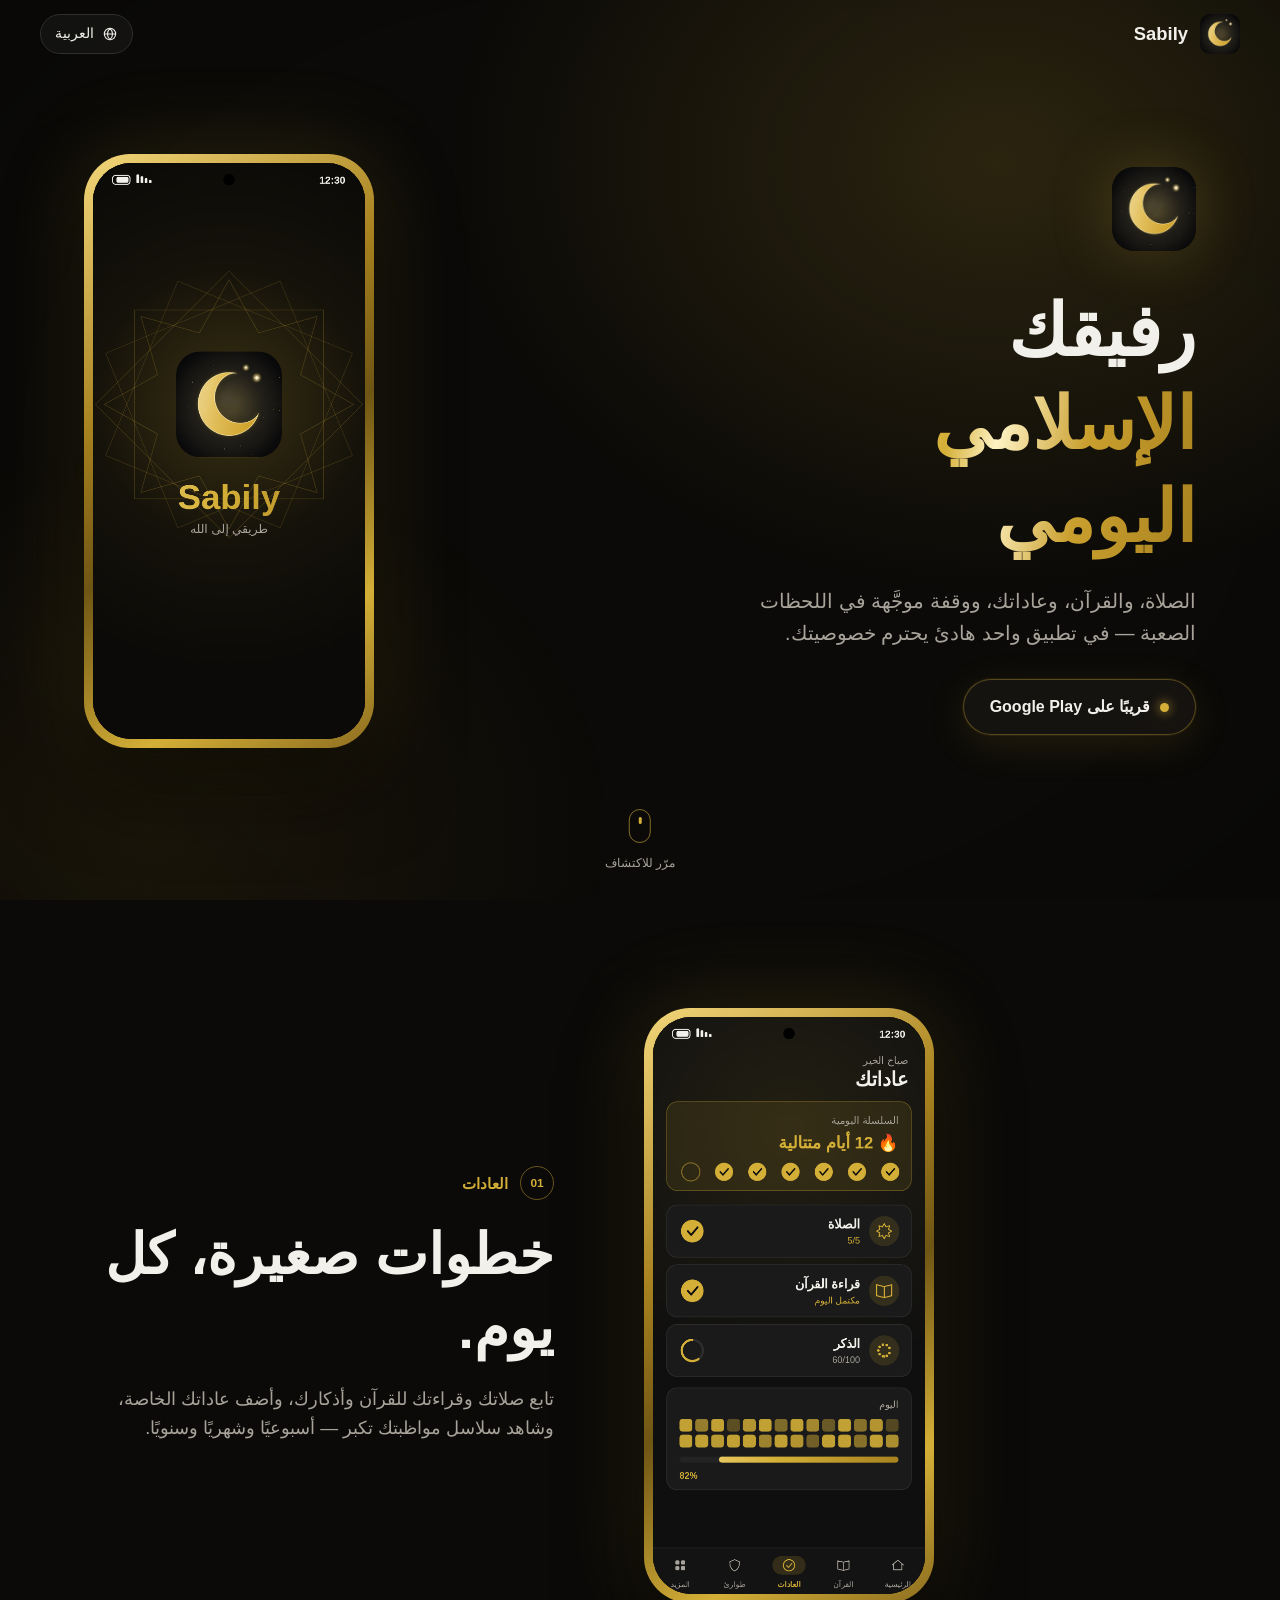
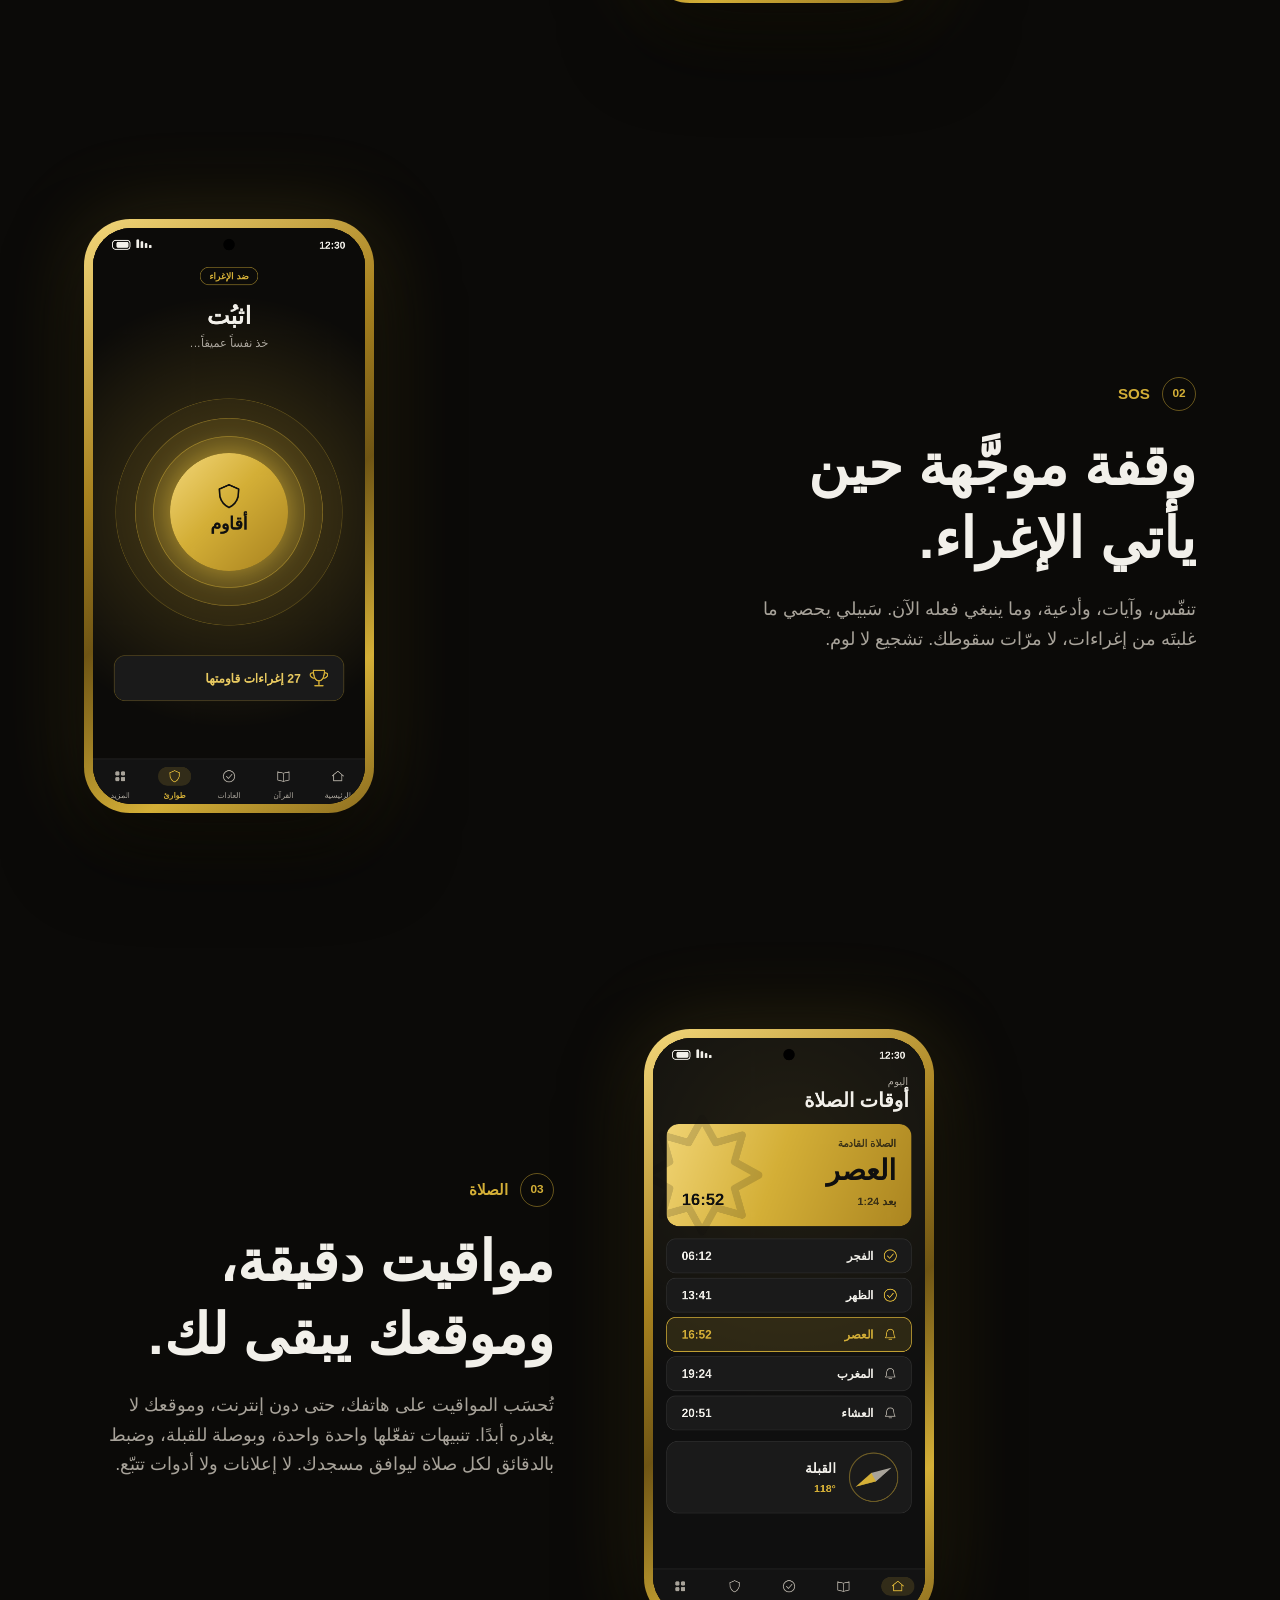
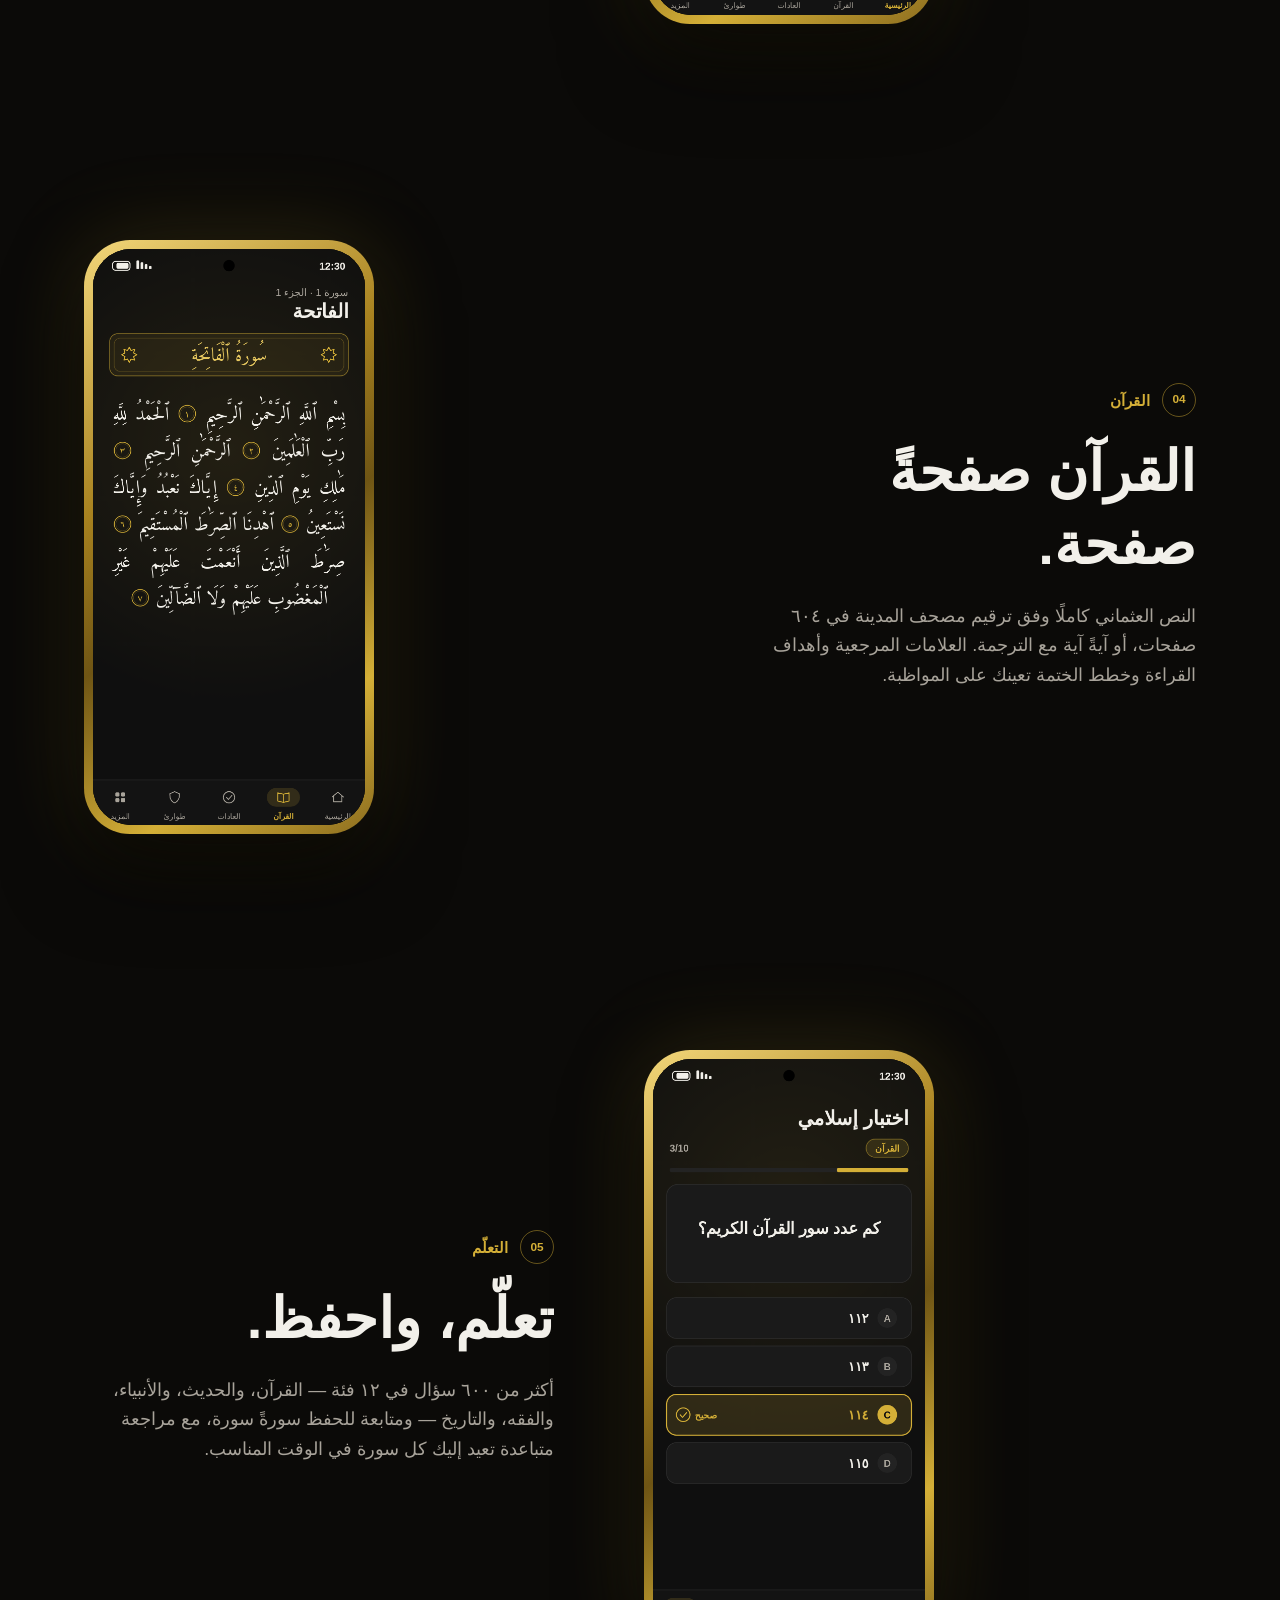
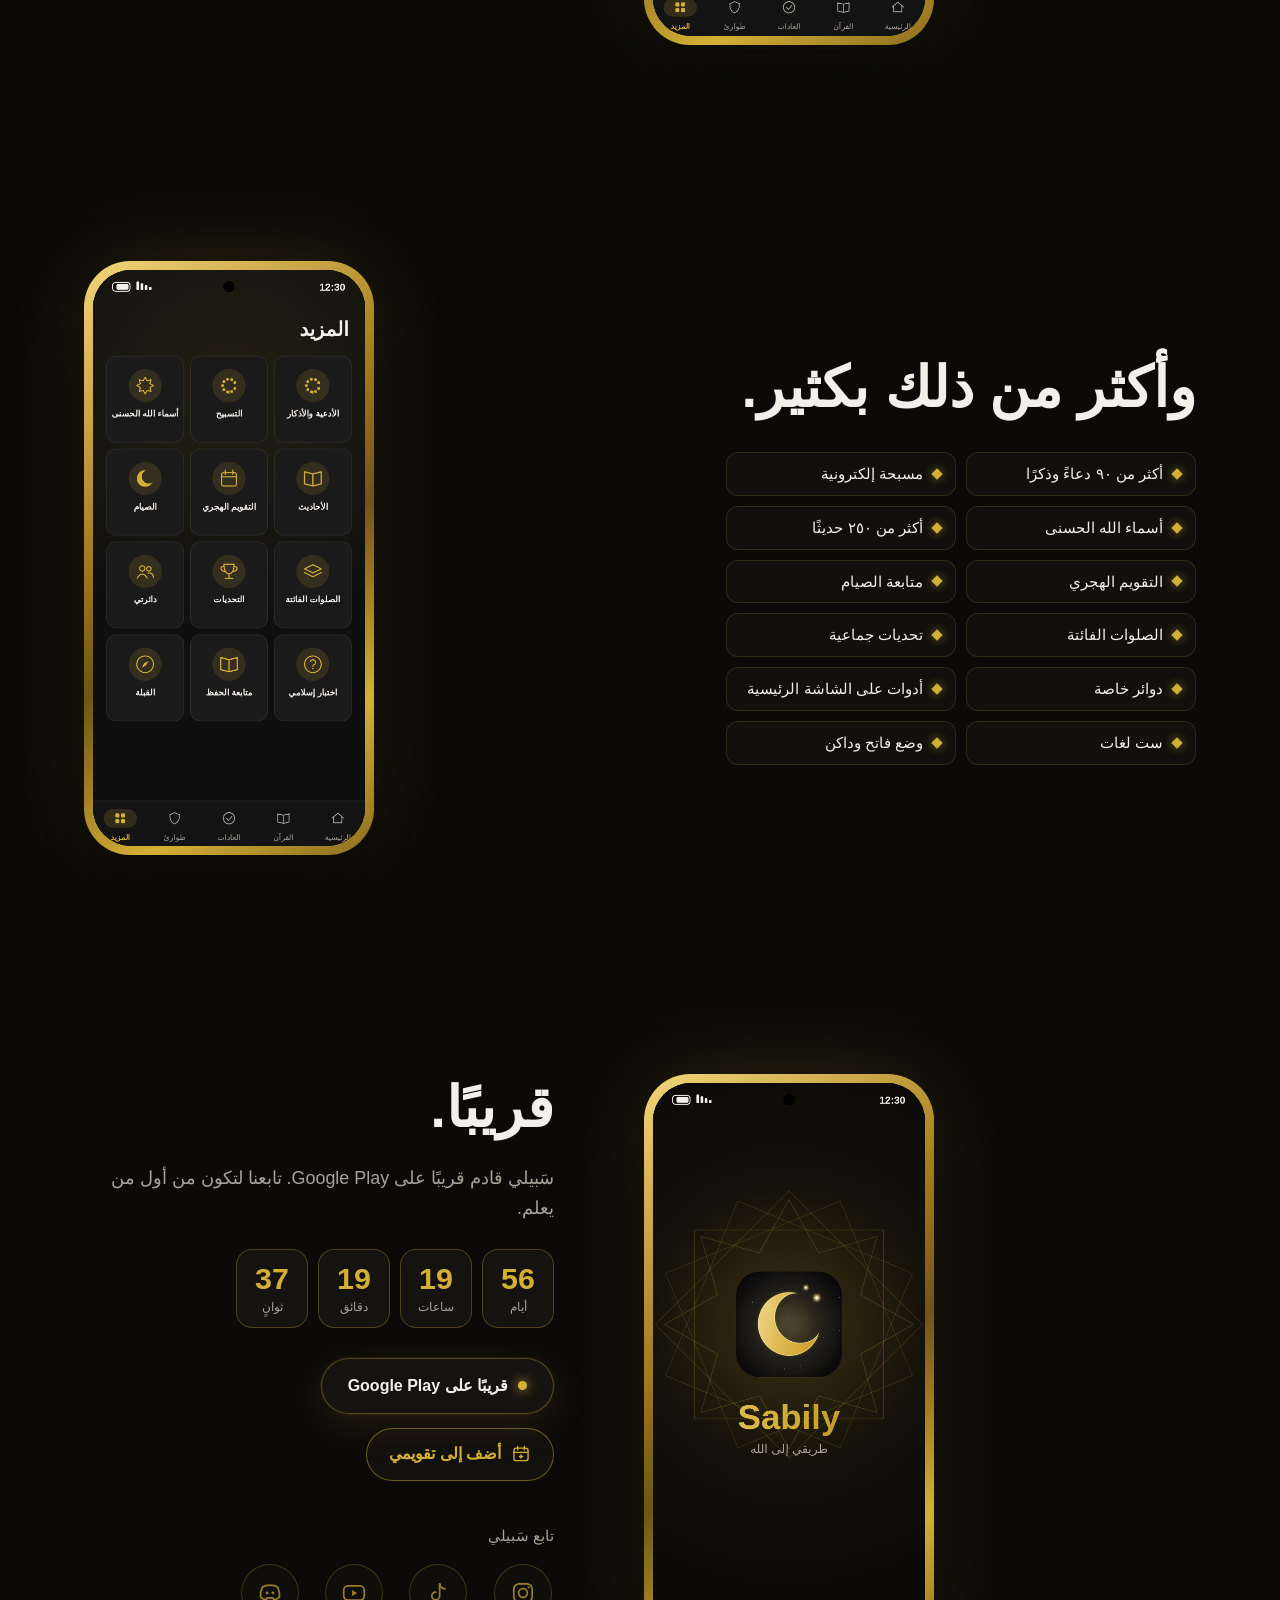
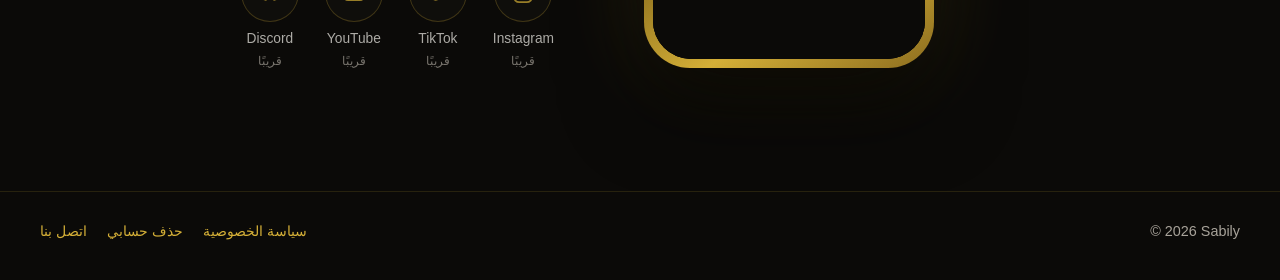
==== commit b239b0aa: "Site : 8 scenes, mobile plus fluide, image de partage, bouton agenda Genere par tools/build_site.dar" ====
--- a/ar/index.html
+++ b/ar/index.html
@@ -19,7 +19,10 @@
 <meta property="og:type" content="website">
 <meta property="og:title" content="سَبيلي — طريقي إلى الله">
 <meta property="og:description" content="سَبيلي: مواقيت صلاة تُحسَب على هاتفك، والقرآن، والعادات اليومية، وخدمة SOS لحظات الإغراء، والمزيد. بلا إعلانات، ويحترم خصوصيتك.">
-<meta property="og:image" content="https://Ayoubdev08.github.io/sabily-web/assets/logo-512.png">
+<meta property="og:image" content="https://Ayoubdev08.github.io/sabily-web/assets/og-ar.jpg">
+<meta property="og:image:width" content="1200">
+<meta property="og:image:height" content="630">
+<meta name="twitter:card" content="summary_large_image">
 <meta property="og:url" content="https://Ayoubdev08.github.io/sabily-web/ar/">
 <link rel="stylesheet" href="../assets/style.css">
 <link rel="stylesheet" href="../assets/landing.css">
@@ -90,54 +93,34 @@
     <figure class="still" data-screen="sos" aria-hidden="true"><div class="still-screen"></div></figure>
   </div>
 </section>
-<section class="scene scene-privacy" id="privacy" data-screen="privacy" data-side="end" aria-labelledby="h-privacy">
+<section class="scene scene-prayer" id="prayer" data-screen="prayer" data-side="end" aria-labelledby="h-prayer">
   <div class="wrap">
     <div class="copy">
-      <p class="kicker"><span class="num">03</span>الخصوصية</p>
-      <h2 id="h-privacy">موقعك لا يغادر هاتفك أبدًا.</h2>
-      <p class="text">تُحسَب المواقيت على الجهاز. لا إعلانات ولا أدوات تتبّع تحليلية — ويمكنك حذف حسابك وكل بياناتك من داخل التطبيق.</p>
-    </div>
-    <figure class="still" data-screen="privacy" aria-hidden="true"><div class="still-screen"></div></figure>
-  </div>
-</section>
-<section class="scene scene-prayer" id="prayer" data-screen="prayer" data-side="start" aria-labelledby="h-prayer">
-  <div class="wrap">
-    <div class="copy">
-      <p class="kicker"><span class="num">04</span>الصلاة</p>
-      <h2 id="h-prayer">مواقيت دقيقة، حتى دون إنترنت.</h2>
-      <p class="text">تُحسَب انطلاقًا من مكانك، مع تنبيهات تفعّلها واحدة واحدة، وبوصلة للقبلة، وضبط بالدقائق لكل صلاة ليوافق مسجدك.</p>
+      <p class="kicker"><span class="num">03</span>الصلاة</p>
+      <h2 id="h-prayer">مواقيت دقيقة، وموقعك يبقى لك.</h2>
+      <p class="text">تُحسَب المواقيت على هاتفك، حتى دون إنترنت، وموقعك لا يغادره أبدًا. تنبيهات تفعّلها واحدة واحدة، وبوصلة للقبلة، وضبط بالدقائق لكل صلاة ليوافق مسجدك. لا إعلانات ولا أدوات تتبّع.</p>
     </div>
     <figure class="still" data-screen="prayer" aria-hidden="true"><div class="still-screen"></div></figure>
   </div>
 </section>
-<section class="scene scene-quran" id="quran" data-screen="quran" data-side="end" aria-labelledby="h-quran">
+<section class="scene scene-quran" id="quran" data-screen="quran" data-side="start" aria-labelledby="h-quran">
   <div class="wrap">
     <div class="copy">
-      <p class="kicker"><span class="num">05</span>القرآن</p>
+      <p class="kicker"><span class="num">04</span>القرآن</p>
       <h2 id="h-quran">القرآن صفحةً صفحة.</h2>
       <p class="text">النص العثماني كاملًا وفق ترقيم مصحف المدينة في ٦٠٤ صفحات، أو آيةً آية مع الترجمة. العلامات المرجعية وأهداف القراءة وخطط الختمة تعينك على المواظبة.</p>
     </div>
     <figure class="still" data-screen="quran" aria-hidden="true"><div class="still-screen"></div></figure>
   </div>
 </section>
-<section class="scene scene-quiz" id="quiz" data-screen="quiz" data-side="start" aria-labelledby="h-quiz">
+<section class="scene scene-learn" id="learn" data-screen="quiz" data-side="end" aria-labelledby="h-learn">
   <div class="wrap">
     <div class="copy">
-      <p class="kicker"><span class="num">06</span>الاختبارات</p>
-      <h2 id="h-quiz">تعلّم وأنت تلعب.</h2>
-      <p class="text">أكثر من ٦٠٠ سؤال في ١٢ فئة — القرآن، والحديث، والأنبياء، والفقه، والتاريخ — لتزداد علمًا قليلًا كل يوم.</p>
+      <p class="kicker"><span class="num">05</span>التعلّم</p>
+      <h2 id="h-learn">تعلّم، واحفظ.</h2>
+      <p class="text">أكثر من ٦٠٠ سؤال في ١٢ فئة — القرآن، والحديث، والأنبياء، والفقه، والتاريخ — ومتابعة للحفظ سورةً سورة، مع مراجعة متباعدة تعيد إليك كل سورة في الوقت المناسب.</p>
     </div>
     <figure class="still" data-screen="quiz" aria-hidden="true"><div class="still-screen"></div></figure>
-  </div>
-</section>
-<section class="scene scene-hifz" id="hifz" data-screen="hifz" data-side="end" aria-labelledby="h-hifz">
-  <div class="wrap">
-    <div class="copy">
-      <p class="kicker"><span class="num">07</span>الحفظ</p>
-      <h2 id="h-hifz">احفظ، وثبّت حفظك.</h2>
-      <p class="text">تابع حفظك سورةً سورة، مع مراجعة متباعدة تعيد إليك كل سورة في الوقت المناسب.</p>
-    </div>
-    <figure class="still" data-screen="hifz" aria-hidden="true"><div class="still-screen"></div></figure>
   </div>
 </section>
 <section class="scene scene-more" id="more" data-screen="more" data-side="start" aria-labelledby="h-more">
@@ -162,7 +145,7 @@
     <figure class="still" data-screen="more" aria-hidden="true"><div class="still-screen"></div></figure>
   </div>
 </section>
-<section class="scene scene-cta" id="cta" data-screen="countdown" data-side="start" aria-labelledby="h-cta">
+<section class="scene scene-cta" id="cta" data-screen="countdown" data-side="end" aria-labelledby="h-cta">
   <div class="wrap">
     <div class="copy">
       <h2 id="h-cta">قريبًا.</h2>
@@ -174,6 +157,7 @@
         <div><span data-unit>--</span><small>ثوانٍ</small></div>
       </div>
       <span class="pill" aria-disabled="true">قريبًا على Google Play</span>
+      <a class="cal" href="../assets/sabily-ar.ics" download><svg class="ic" viewBox="0 0 24 24" aria-hidden="true"><rect x="3.5" y="5" width="17" height="15" rx="3"/><path d="M3.5 10h17M8 3v4M16 3v4M12 13v4M10 15h4"/></svg>أضف إلى تقويمي</a>
       <p class="follow">تابع سَبيلي</p>
       <ul class="social">
         <li><span class="soc soon" aria-disabled="true"><svg class="ic" viewBox="0 0 24 24" aria-hidden="true"><rect x="3.5" y="3.5" width="17" height="17" rx="5"/><circle cx="12" cy="12" r="4"/><circle cx="17.2" cy="6.8" r="1" class="fill"/></svg><span>Instagram</span><small>قريبًا</small></span></li>
@@ -195,10 +179,11 @@
       <a href="privacy.html">سياسة الخصوصية</a>
       <a href="../delete-account.html">حذف حسابي</a>
       <a href="mailto:sabilyofficial@gmail.com">اتصل بنا</a>
+      
     </nav>
   </div>
 </footer>
-<script type="application/json" id="site-data">{"lang":"ar","dir":"rtl","base":"../","labels":{"nextPrayer":"الصلاة القادمة","prayerTimes":"أوقات الصلاة","dailyStreak":"السلسلة اليومية","streakDaysInARow":"🔥 {n} أيام متتالية","habitPrayer":"الصلاة","habitQuran":"قراءة القرآن","habitDhikr":"الذكر","yourHabits":"عاداتك","completedToday":"مكتمل اليوم","sosButtonWord":"أقاوم","sosTitle":"اثبُت","sosBreatheIn":"خذ نفساً عميقاً…","sosVictories":"{n} إغراءات قاومتها","sosPurposeTag":"ضد الإغراء","settings":"الإعدادات","deleteAccount":"حذف حسابي","privacySecurity":"الخصوصية","notifications":"الإشعارات","quiz":"اختبار إسلامي","catQuran":"القرآن","hifzTracker":"متابعة الحفظ","hifzMemorized":"محفوظة","hifzInProgress":"قيد التقدّم","hifzDueToday":"مستحقة اليوم","overallProgress":"التقدم العام","qibla":"القبلة","today":"اليوم","goodMorning":"صباح الخير","moreTitle":"المزيد","duasTitle":"الأدعية والأذكار","tasbeeh":"التسبيح","asmaTitle":"أسماء الله الحسنى","hadithTitle":"الأحاديث","hijriTitle":"التقويم الهجري","fastTitle":"الصيام","qadaTitle":"الصلوات الفائتة","challenges":"التحديات","myCircle":"دائرتي","navHome":"الرئيسية","navQuran":"القرآن","navHabits":"العادات","navSos":"طوارئ","navMore":"المزيد","inTime":"بعد {time}","surahNumber":"سورة {n}","juzLabel":"الجزء {n}","correct":"صحيح"},"tagline":"طريقي إلى الله","privacyRows":["الموقع — على هذا الجهاز فقط","الإعلانات — لا شيء","أدوات التتبّع — لا شيء"],"prayerNames":["الفجر","الظهر","العصر","المغرب","العشاء"],"surahNames":["الفاتحة","الإخلاص","الفلق","الناس","الملك","الكهف"],"quiz":{"q":"كم عدد سور القرآن الكريم؟","options":["١١٢","١١٣","١١٤","١١٥"],"correct":2},"fatihaTitle":"سُورَةُ ٱلْفَاتِحَةِ","fatiha":["بِسْمِ ٱللَّهِ ٱلرَّحْمَٰنِ ٱلرَّحِيمِ","ٱلْحَمْدُ لِلَّهِ رَبِّ ٱلْعَٰلَمِينَ","ٱلرَّحْمَٰنِ ٱلرَّحِيمِ","مَٰلِكِ يَوْمِ ٱلدِّينِ","إِيَّاكَ نَعْبُدُ وَإِيَّاكَ نَسْتَعِينُ","ٱهْدِنَا ٱلصِّرَٰطَ ٱلْمُسْتَقِيمَ","صِرَٰطَ ٱلَّذِينَ أَنْعَمْتَ عَلَيْهِمْ غَيْرِ ٱلْمَغْضُوبِ عَلَيْهِمْ وَلَا ٱلضَّآلِّينَ"],"screens":{},"countdown":{"target":"2027-02-01T00:00:00","title":"الإطلاق بعد","units":["أيام","ساعات","دقائق","ثوانٍ"],"date":"١ فبراير ٢٠٢٧"}}</script>
+<script type="application/json" id="site-data">{"lang":"ar","dir":"rtl","base":"../","labels":{"nextPrayer":"الصلاة القادمة","prayerTimes":"أوقات الصلاة","dailyStreak":"السلسلة اليومية","streakDaysInARow":"🔥 {n} أيام متتالية","habitPrayer":"الصلاة","habitQuran":"قراءة القرآن","habitDhikr":"الذكر","yourHabits":"عاداتك","completedToday":"مكتمل اليوم","sosButtonWord":"أقاوم","sosTitle":"اثبُت","sosBreatheIn":"خذ نفساً عميقاً…","sosVictories":"{n} إغراءات قاومتها","sosPurposeTag":"ضد الإغراء","settings":"الإعدادات","deleteAccount":"حذف حسابي","privacySecurity":"الخصوصية","notifications":"الإشعارات","quiz":"اختبار إسلامي","catQuran":"القرآن","hifzTracker":"متابعة الحفظ","hifzMemorized":"محفوظة","hifzInProgress":"قيد التقدّم","hifzDueToday":"مستحقة اليوم","overallProgress":"التقدم العام","qibla":"القبلة","today":"اليوم","goodMorning":"صباح الخير","moreTitle":"المزيد","duasTitle":"الأدعية والأذكار","tasbeeh":"التسبيح","asmaTitle":"أسماء الله الحسنى","hadithTitle":"الأحاديث","hijriTitle":"التقويم الهجري","fastTitle":"الصيام","qadaTitle":"الصلوات الفائتة","challenges":"التحديات","myCircle":"دائرتي","navHome":"الرئيسية","navQuran":"القرآن","navHabits":"العادات","navSos":"طوارئ","navMore":"المزيد","inTime":"بعد {time}","surahNumber":"سورة {n}","juzLabel":"الجزء {n}","correct":"صحيح"},"tagline":"طريقي إلى الله","prayerNames":["الفجر","الظهر","العصر","المغرب","العشاء"],"surahNames":["الفاتحة","الإخلاص","الفلق","الناس","الملك","الكهف"],"quiz":{"q":"كم عدد سور القرآن الكريم؟","options":["١١٢","١١٣","١١٤","١١٥"],"correct":2},"fatihaTitle":"سُورَةُ ٱلْفَاتِحَةِ","fatiha":["بِسْمِ ٱللَّهِ ٱلرَّحْمَٰنِ ٱلرَّحِيمِ","ٱلْحَمْدُ لِلَّهِ رَبِّ ٱلْعَٰلَمِينَ","ٱلرَّحْمَٰنِ ٱلرَّحِيمِ","مَٰلِكِ يَوْمِ ٱلدِّينِ","إِيَّاكَ نَعْبُدُ وَإِيَّاكَ نَسْتَعِينُ","ٱهْدِنَا ٱلصِّرَٰطَ ٱلْمُسْتَقِيمَ","صِرَٰطَ ٱلَّذِينَ أَنْعَمْتَ عَلَيْهِمْ غَيْرِ ٱلْمَغْضُوبِ عَلَيْهِمْ وَلَا ٱلضَّآلِّينَ"],"screens":{},"countdown":{"target":"2027-02-01T00:00:00","title":"الإطلاق بعد","units":["أيام","ساعات","دقائق","ثوانٍ"],"date":"١ فبراير ٢٠٢٧","soon":"قريبًا جدًا","available":null}}</script>
 <script type="module" src="../assets/landing.js"></script>
 </body>
 </html>
--- a/assets/landing.css
+++ b/assets/landing.css
@@ -207,7 +207,12 @@
 
 /* ── Telephone et ecran etroit ────────────────────────────────────── */
 @media (max-width: 759px), (max-aspect-ratio: 17/20) {
-  .scene { min-height: 118vh; min-height: 118svh; align-items: flex-end; padding-bottom: 7vh; }
+  /* Telephone 3D en haut, texte en bas : le haut du texte se place a 47 %
+     de l'ecran (33 % pour la longue liste, 40 % pour la fin). Ces valeurs
+     sont aussi dans landing.js (MOBILE_TOP). */
+  .scene { min-height: 100vh; min-height: 100svh; align-items: flex-start; padding: 47vh 0 6vh; }
+  .scene-more { padding-top: 33vh; }
+  .scene-cta { padding-top: 40vh; }
   .scene-hero { min-height: 100vh; min-height: 100svh; padding-bottom: 12vh; }
   .scene .copy, .scene[data-side] .copy { margin-inline: auto; max-width: 560px; }
 
@@ -216,8 +221,8 @@
   .copy h2 { font-size: clamp(1.8rem, 7.6vw, 2.6rem); }
   .kicker { margin-bottom: 12px; }
   .chips { gap: 8px; }
-  .chips li { font-size: .86rem; padding: 9px 11px; }
-  .scene-cta { min-height: 125vh; padding-bottom: 10vh; }
+  .chips li { font-size: .8rem; padding: 8px 10px; gap: 8px; }
+  .scene-cta { padding-bottom: 10vh; }
   .scroll-hint { display: none; }
 
   .no3d .scene .wrap, .no3d .scene[data-side] .wrap { flex-direction: column; gap: 40px; }
@@ -227,11 +232,45 @@
   .no3d .scene-hero { padding-top: 96px; }
 }
 
-@media (max-width: 380px) {
-  .chips { grid-template-columns: 1fr; }
-}
 
 @media (prefers-reduced-motion: reduce) {
   .copy h1 em, .mouse::after { animation: none; }
   .js.no3d .copy > *, .js.no3d .still { opacity: 1; transform: none; transition: none; }
 }
+
+/* Date passee (texte au lieu des chiffres) et badge devenu un vrai lien. */
+.no3d .countdown.done { display: block; font-size: 1.6rem; font-weight: 800; color: var(--gold); }
+.landing a.pill.live { color: #0f0f0f; background: var(--gold); border-color: var(--gold); text-decoration: none; }
+.landing a.pill.live::before { background: #0f0f0f; box-shadow: none; }
+
+/* Hauteur « grande » et stable de l'ecran : la barre d'adresse des
+   telephones ne redimensionne plus la scene 3D. */
+#stage { height: 100vh; height: 100lvh; }
+
+/* ── Mode image d'apercu (?og), photographie a 1200 x 630 ─────────── */
+.og .site-header, .og main > :not(#stage):not(.decor), .og .site-footer, .og .progress { display: none; }
+.og-card {
+  position: fixed; z-index: 3; top: 50%; translate: 0 -50%;
+  inset-inline-start: 84px; width: 560px;
+}
+.og-card img { width: 76px; height: 76px; border-radius: 20px; box-shadow: 0 0 50px rgba(212, 175, 55, .3); }
+.og-card h1 { margin-top: 22px; font-size: 3.6rem; line-height: 1.04; letter-spacing: -.03em; font-weight: 800; }
+[dir="rtl"] .og-card h1 { letter-spacing: 0; line-height: 1.3; }
+.og-card h1 em {
+  display: block; font-style: normal;
+  background: linear-gradient(100deg, #a8821f 0%, #f3d77a 28%, #d4af37 46%, #fff3c4 56%, #c99f2e 74%, #a8821f 100%);
+  -webkit-background-clip: text; background-clip: text; color: transparent;
+}
+.og-card p { margin-top: 22px; color: var(--muted); font-size: 1.25rem; }
+.og-card .pill { margin-top: 12px; font-size: 1.15rem; }
+
+/* Bouton « Ajouter a mon agenda » (fichier .ics, aucune donnee collectee). */
+.cal {
+  display: flex; width: fit-content; align-items: center; gap: 10px; margin-top: 14px;
+  padding: 12px 22px; border-radius: 999px; font-weight: 600;
+  color: var(--gold); border: 1px solid rgba(212, 175, 55, .45); background: rgba(24, 22, 18, .6);
+  transition: background .2s ease, color .2s ease;
+}
+.landing .copy .cal { margin-inline-start: 0; }
+.cal:hover { background: var(--gold); color: #0f0f0f; text-decoration: none; }
+.cal .ic { width: 20px; height: 20px; }
